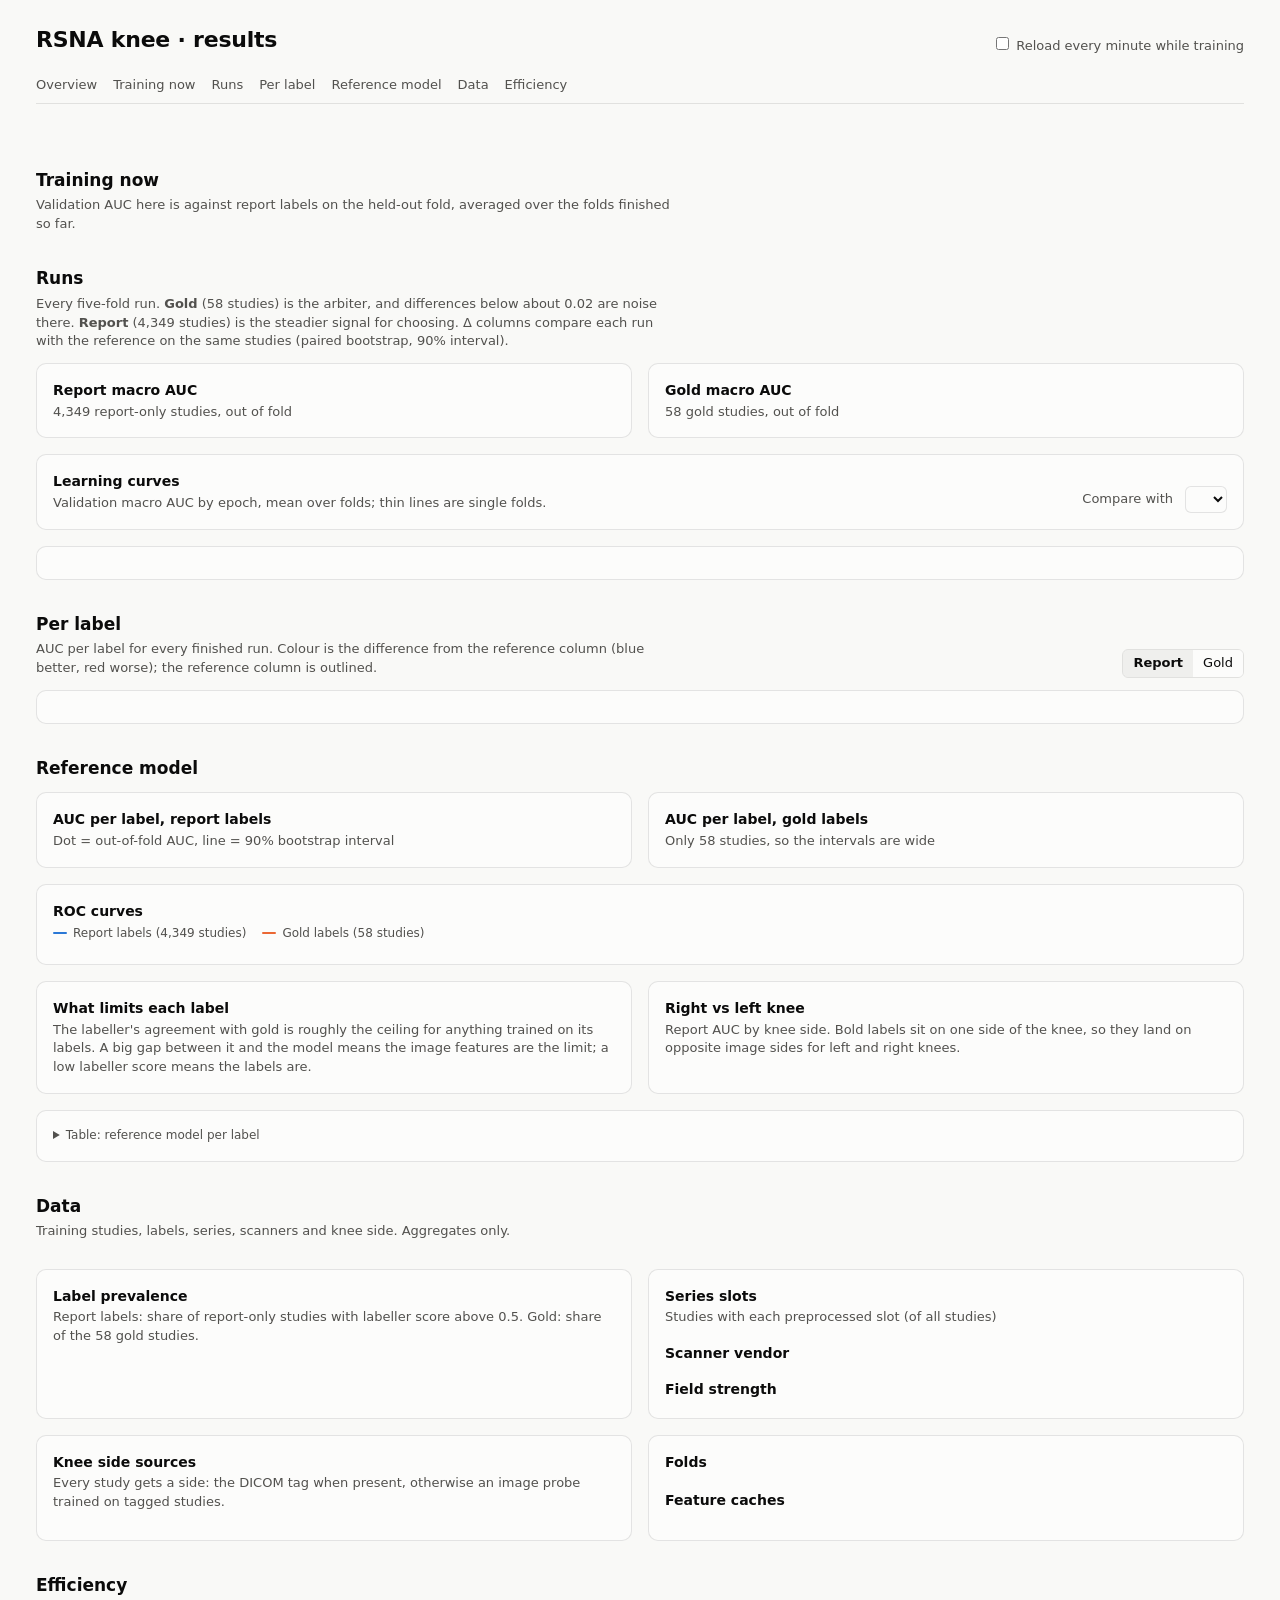
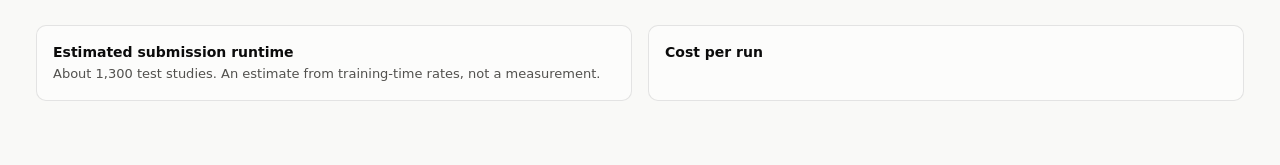
==== scripts/dashboard_ui/template.html @ 48f82bd8 "Front end visuals" ====
<!doctype html>
<html lang="en">
<head>
<meta charset="utf-8">
<meta name="viewport" content="width=device-width, initial-scale=1">
<title>Knee Results Dashboard</title>
<!-- Built by scripts/dashboard.py from runs/, meta/ and data/ (metrics and aggregates only). Do not edit runs/dashboard.html. -->
<style>
:root {
  color-scheme: light;
  --page: #f9f9f7; --surface: #fcfcfb; --text: #0b0b0b; --text2: #52514e; --muted: #898781;
  --grid: #e1e0d9; --axis: #c3c2b7; --border: rgba(11, 11, 11, 0.10); --wash: rgba(11, 11, 11, 0.04);
  --s1: #2a78d6; --s2: #eb6834; --s3: #1baf7a; --deemph: #bdbcb6;
  --good: #0ca30c; --warn: #fab219; --crit: #d03b3b;
  --div-neg: #e34948; --div-mid: #f0efec; --div-pos: #2a78d6; --meter-track: #cde2fb;
}
@media (prefers-color-scheme: dark) {
  :root:not([data-theme="light"]) {
    color-scheme: dark;
    --page: #0d0d0d; --surface: #1a1a19; --text: #ffffff; --text2: #c3c2b7; --muted: #898781;
    --grid: #2c2c2a; --axis: #383835; --border: rgba(255, 255, 255, 0.10); --wash: rgba(255, 255, 255, 0.05);
    --s1: #3987e5; --s2: #d95926; --s3: #199e70; --deemph: #5f5e5a;
    --div-neg: #e66767; --div-mid: #383835; --div-pos: #3987e5; --meter-track: #104281;
  }
}
:root[data-theme="dark"] {
  color-scheme: dark;
  --page: #0d0d0d; --surface: #1a1a19; --text: #ffffff; --text2: #c3c2b7; --muted: #898781;
  --grid: #2c2c2a; --axis: #383835; --border: rgba(255, 255, 255, 0.10); --wash: rgba(255, 255, 255, 0.05);
  --s1: #3987e5; --s2: #d95926; --s3: #199e70; --deemph: #5f5e5a;
  --div-neg: #e66767; --div-mid: #383835; --div-pos: #3987e5; --meter-track: #104281;
}
* { box-sizing: border-box; }
html { background: var(--page); }
body { margin: 0; background: var(--page); color: var(--text); font: 14px/1.45 system-ui, -apple-system, "Segoe UI", sans-serif; }
.wrap { max-width: 1240px; margin: 0 auto; padding: 0 16px 64px; }
header.top { display: flex; flex-wrap: wrap; gap: 12px 24px; align-items: flex-end; justify-content: space-between; padding: 24px 0 12px; }
h1 { font-size: 22px; font-weight: 600; margin: 0; letter-spacing: -0.01em; }
h2 { font-size: 17px; font-weight: 600; margin: 0 0 4px; }
h3 { font-size: 14px; font-weight: 600; margin: 0 0 2px; }
.sub, .note { color: var(--text2); margin: 0; }
.note { font-size: 13px; max-width: 78ch; }
.muted { color: var(--muted); }
.controls { display: flex; gap: 12px; align-items: center; flex-wrap: wrap; color: var(--text2); font-size: 13px; }
select { max-width: 100%; min-width: 0; text-overflow: ellipsis; }
label.controls { min-width: 0; max-width: 100%; }
button, select { font: inherit; font-size: 13px; color: var(--text); background: var(--surface); border: 1px solid var(--border); border-radius: 6px; padding: 4px 10px; cursor: pointer; }
button[aria-pressed="true"] { background: var(--wash); font-weight: 600; }
nav.toc { position: sticky; top: 0; z-index: 5; background: var(--page); border-bottom: 1px solid var(--border); padding: 8px 0; display: flex; gap: 16px; overflow-x: auto; white-space: nowrap; font-size: 13px; }
nav.toc a { color: var(--text2); text-decoration: none; }
nav.toc a:hover { color: var(--text); }
section { margin-top: 32px; scroll-margin-top: 48px; }
.head { margin-bottom: 12px; }
.card { background: var(--surface); border: 1px solid var(--border); border-radius: 10px; padding: 16px; min-width: 0; }
.grid2 { display: grid; grid-template-columns: repeat(2, minmax(0, 1fr)); gap: 16px; }
.grid3 { display: grid; grid-template-columns: repeat(3, minmax(0, 1fr)); gap: 16px; }
.stack > * + * { margin-top: 16px; }
@media (max-width: 860px) { .grid2, .grid3 { grid-template-columns: minmax(0, 1fr); } }
.tiles { display: grid; grid-template-columns: repeat(auto-fit, minmax(170px, 1fr)); gap: 12px; }
.tile { background: var(--surface); border: 1px solid var(--border); border-radius: 10px; padding: 12px 14px; }
.tile .label { color: var(--text2); font-size: 13px; }
.tile .value { font-size: 24px; font-weight: 600; margin-top: 2px; }
.tile .delta { font-size: 12px; color: var(--text2); margin-top: 2px; }
.hero { display: grid; grid-template-columns: minmax(240px, 1.1fr) 3fr; gap: 12px; }
@media (max-width: 860px) { .hero { grid-template-columns: minmax(0, 1fr); } }
.hero .big { font-size: 52px; font-weight: 600; line-height: 1.05; letter-spacing: -0.02em; }
.legend { display: flex; flex-wrap: wrap; gap: 6px 16px; font-size: 12px; color: var(--text2); margin: 4px 0 6px; }
.legend .k { display: inline-block; width: 10px; height: 10px; border-radius: 50%; margin-right: 6px; vertical-align: -1px; }
.legend .k.line { width: 14px; height: 2px; border-radius: 1px; vertical-align: 3px; }
.legend .k.rect { border-radius: 2px; }
svg { display: block; overflow: visible; }
svg text { fill: var(--text2); font-size: 12px; }
svg .tick { fill: var(--muted); font-size: 11px; font-variant-numeric: tabular-nums; }
svg .catlab { fill: var(--text); font-size: 12px; }
svg .catlab.strong { font-weight: 600; }
svg .endlab { fill: var(--text2); font-size: 11px; font-variant-numeric: tabular-nums; }
svg .grid { stroke: var(--grid); stroke-width: 1; }
svg .axis { stroke: var(--axis); stroke-width: 1; }
svg .refline { stroke: var(--axis); stroke-width: 1.5; }
svg .connector { stroke: var(--axis); stroke-width: 2; stroke-linecap: round; }
svg .ci { stroke-width: 2; stroke-linecap: round; opacity: 0.55; }
svg .dot { stroke: var(--surface); stroke-width: 2; }
svg .line { fill: none; stroke-width: 2; stroke-linejoin: round; stroke-linecap: round; }
svg .faint { fill: none; stroke-width: 1; opacity: 0.25; }
svg .hit { fill: transparent; cursor: default; }
svg .hit:focus { outline: none; }
svg g.row:hover .dot, svg g.row:focus-within .dot { r: 6.5; }
svg g.row:hover .bar, svg g.row:focus-within .bar { opacity: 0.8; }
svg .cross { stroke: var(--muted); stroke-width: 1; }
table { border-collapse: collapse; width: 100%; font-size: 13px; }
th, td { text-align: left; padding: 6px 8px; border-bottom: 1px solid var(--grid); vertical-align: top; }
th { color: var(--text2); font-weight: 600; font-size: 12px; white-space: nowrap; }
td.num, th.num { text-align: right; font-variant-numeric: tabular-nums; white-space: nowrap; }
tr.ref td { background: var(--wash); }
.scroll { overflow-x: auto; }
.pill { display: inline-flex; gap: 5px; align-items: center; font-size: 12px; white-space: nowrap; color: var(--text); }
.pill .ic { display: inline-flex; width: 16px; height: 16px; border-radius: 50%; align-items: center; justify-content: center; font-size: 10px; font-weight: 700; color: #fff; }
details summary { cursor: pointer; color: var(--text2); font-size: 12px; }
details .notes { color: var(--text2); font-size: 12px; margin-top: 4px; max-width: 70ch; }
.heat td.cell { text-align: right; font-variant-numeric: tabular-nums; border-bottom: 2px solid var(--surface); border-right: 2px solid var(--surface); }
.heat th.col { writing-mode: vertical-rl; transform: rotate(180deg); text-align: left; height: 150px; vertical-align: bottom; font-weight: 500; }
.meter { height: 10px; border-radius: 5px; background: var(--meter-track); overflow: hidden; }
.meter > div { height: 100%; background: var(--s1); border-radius: 5px; }
.rocgrid { display: grid; grid-template-columns: repeat(auto-fill, minmax(190px, 1fr)); gap: 12px; }
.rocgrid .cell { min-width: 0; }
.seg { display: inline-flex; border: 1px solid var(--border); border-radius: 6px; overflow: hidden; }
.seg button { border: 0; border-radius: 0; }
#tip { position: fixed; z-index: 20; display: none; pointer-events: none; background: var(--surface); color: var(--text); border: 1px solid var(--border); border-radius: 8px; padding: 8px 10px; box-shadow: 0 4px 16px rgba(0, 0, 0, 0.12); font-size: 12px; max-width: 360px; }
#tip .tt-title { color: var(--text2); margin-bottom: 4px; }
#tip .tt-row { display: flex; gap: 8px; align-items: center; white-space: nowrap; }
#tip .tt-key { width: 12px; height: 2px; border-radius: 1px; flex: none; }
#tip .tt-val { font-weight: 600; font-variant-numeric: tabular-nums; }
#tip .tt-lab { color: var(--text2); white-space: normal; }
.stale { color: var(--crit); }
</style>
</head>
<body>
<div class="wrap">
  <header class="top">
    <div>
      <h1>RSNA knee · results</h1>
      <p class="sub" id="sub"></p>
    </div>
    <div class="controls">
      <label><input type="checkbox" id="auto"> Reload every minute while training</label>

    </div>
  </header>
  <nav class="toc" aria-label="Sections">
    <a href="#overview">Overview</a><a href="#live">Training now</a><a href="#runs">Runs</a><a href="#labels">Per label</a>
    <a href="#reference">Reference model</a><a href="#data">Data</a><a href="#efficiency">Efficiency</a>
  </nav>

  <section id="overview"><div class="hero" id="hero"></div></section>

  <section id="live">
    <div class="head"><h2>Training now</h2><p class="note">Validation AUC here is against report labels on the held-out fold, averaged over the folds finished so far.</p></div>
    <div id="liveBox"></div>
  </section>

  <section id="runs">
    <div class="head"><h2>Runs</h2>
      <p class="note">Every five-fold run. <b>Gold</b> (58 studies) is the arbiter, and differences below about 0.02 are noise there. <b>Report</b> (4,349 studies) is the steadier signal for choosing. Δ columns compare each run with the reference on the same studies (paired bootstrap, 90% interval).</p></div>
    <div class="grid2">
      <div class="card"><h3>Report macro AUC</h3><p class="note">4,349 report-only studies, out of fold</p><div id="runsReport"></div></div>
      <div class="card"><h3>Gold macro AUC</h3><p class="note">58 gold studies, out of fold</p><div id="runsGold"></div></div>
    </div>
    <div class="card" style="margin-top:16px">
      <div style="display:flex;justify-content:space-between;gap:12px;flex-wrap:wrap;align-items:flex-end">
        <div><h3>Learning curves</h3><p class="note">Validation macro AUC by epoch, mean over folds; thin lines are single folds.</p></div>
        <label class="controls">Compare with <select id="cmpSel"></select></label>
      </div>
      <div id="curves"></div>
    </div>
    <div class="card scroll" style="margin-top:16px"><div id="board"></div></div>
  </section>

  <section id="labels">
    <div class="head" style="display:flex;justify-content:space-between;gap:12px;flex-wrap:wrap;align-items:flex-end">
      <div><h2>Per label</h2><p class="note">AUC per label for every finished run. Colour is the difference from the reference column (blue better, red worse); the reference column is outlined.</p></div>
      <span class="seg" role="group" aria-label="Metric"><button data-heat="report" aria-pressed="true">Report</button><button data-heat="gold">Gold</button></span>
    </div>
    <div class="card scroll"><div id="heat"></div></div>
  </section>

  <section id="reference">
    <div class="head"><h2>Reference model</h2><p class="note" id="refNote"></p></div>
    <div class="grid2">
      <div class="card"><h3>AUC per label, report labels</h3><p class="note">Dot = out-of-fold AUC, line = 90% bootstrap interval</p><div id="ciReport"></div></div>
      <div class="card"><h3>AUC per label, gold labels</h3><p class="note">Only 58 studies, so the intervals are wide</p><div id="ciGold"></div></div>
    </div>
    <div class="card" style="margin-top:16px">
      <h3>ROC curves</h3>
      <div class="legend"><span><span class="k line" style="background:var(--s1)"></span>Report labels (4,349 studies)</span><span><span class="k line" style="background:var(--s2)"></span>Gold labels (58 studies)</span></div>
      <div class="rocgrid" id="roc"></div>
    </div>
    <div class="grid2" style="margin-top:16px">
      <div class="card"><h3>What limits each label</h3>
        <p class="note">The labeller's agreement with gold is roughly the ceiling for anything trained on its labels. A big gap between it and the model means the image features are the limit; a low labeller score means the labels are.</p>
        <div id="ceiling"></div></div>
      <div class="card"><h3>Right vs left knee</h3>
        <p class="note">Report AUC by knee side. Bold labels sit on one side of the knee, so they land on opposite image sides for left and right knees.</p>
        <div id="side"></div></div>
    </div>
    <details class="card" style="margin-top:16px"><summary>Table: reference model per label</summary><div class="scroll" id="refTable" style="margin-top:8px"></div></details>
  </section>

  <section id="data">
    <div class="head"><h2>Data</h2><p class="note">Training studies, labels, series, scanners and knee side. Aggregates only.</p></div>
    <div class="tiles" id="dataTiles"></div>
    <div class="grid2" style="margin-top:16px">
      <div class="card"><h3>Label prevalence</h3><p class="note">Report labels: share of report-only studies with labeller score above 0.5. Gold: share of the 58 gold studies.</p><div id="prev"></div></div>
      <div class="card stack">
        <div><h3>Series slots</h3><p class="note">Studies with each preprocessed slot (of all studies)</p><div id="slots"></div></div>
        <div><h3>Scanner vendor</h3><div id="vendors"></div></div>
        <div><h3>Field strength</h3><div id="field"></div></div>
      </div>
    </div>
    <div class="grid2" style="margin-top:16px">
      <div class="card"><h3>Knee side sources</h3><p class="note">Every study gets a side: the DICOM tag when present, otherwise an image probe trained on tagged studies.</p><div id="lat"></div><div class="tiles" id="latTiles" style="margin-top:12px"></div></div>
      <div class="card stack">
        <div><h3>Folds</h3><div class="scroll" id="folds"></div></div>
        <div><h3>Feature caches</h3><div class="scroll" id="caches"></div></div>
      </div>
    </div>
  </section>

  <section id="efficiency">
    <div class="head"><h2>Efficiency</h2><p class="note" id="effNote"></p></div>
    <div class="tiles" id="effTiles"></div>
    <div class="grid2" style="margin-top:16px">
      <div class="card"><h3>Estimated submission runtime</h3><p class="note">About 1,300 test studies. An estimate from training-time rates, not a measurement.</p><div id="effBar"></div></div>
      <div class="card scroll"><h3>Cost per run</h3><div id="effTable"></div></div>
    </div>
  </section>
</div>
<div id="tip" role="tooltip"></div>

<script>const DATA = /*__DATA__*/null;</script>
<script>
"use strict";
// ------------------------------------------------------------------ helpers
const $ = (s, r = document) => r.querySelector(s);
const NS = "http://www.w3.org/2000/svg";
function S(tag, attrs, parent) { const e = document.createElementNS(NS, tag); for (const k in attrs || {}) e.setAttribute(k, attrs[k]); if (parent) parent.appendChild(e); return e; }
function H(tag, attrs, parent, text) {
  const e = document.createElement(tag);
  for (const k in attrs || {}) { if (k === "class") e.className = attrs[k]; else if (k === "style") e.style.cssText = attrs[k]; else e.setAttribute(k, attrs[k]); }
  if (text != null) e.textContent = text;
  if (parent) parent.appendChild(e);
  return e;
}
const cssv = n => getComputedStyle(document.documentElement).getPropertyValue(n).trim();
const f3 = v => v == null ? "–" : v.toFixed(3);
const f4 = v => v == null ? "–" : v.toFixed(4);
const pct = v => v == null ? "–" : (100 * v).toFixed(1) + "%";
const sg = (v, d = 3) => v == null ? "–" : (v >= 0 ? "+" : "−") + Math.abs(v).toFixed(d);
const int = v => v == null ? "–" : Math.round(v).toLocaleString("en-US");
const compact = v => v == null ? "–" : v >= 1e6 ? (v / 1e6).toFixed(2) + "M" : v >= 1e4 ? (v / 1e3).toFixed(0) + "K" : int(v);
const lin = (d0, d1, r0, r1) => v => r0 + (v - d0) / (d1 - d0 || 1) * (r1 - r0);
function niceTicks(min, max, n = 5) {
  const raw = (max - min) / n, mag = Math.pow(10, Math.floor(Math.log10(raw))), r = raw / mag;
  const step = (r > 5 ? 10 : r > 2 ? 5 : r > 1 ? 2 : 1) * mag, out = [];
  for (let v = Math.ceil(min / step - 1e-9) * step; v <= max + 1e-9; v += step) out.push(+v.toFixed(10));
  return out;
}
const measure = document.createElement("canvas").getContext("2d");
function fit(text, px, size = 12) {  // truncate to a pixel width with an ellipsis; the tooltip carries the full text
  measure.font = `${size}px system-ui, -apple-system, "Segoe UI", sans-serif`;
  if (measure.measureText(text).width <= px) return text;
  let lo = 0, hi = text.length;
  while (lo < hi) { const m = (lo + hi + 1) >> 1; if (measure.measureText(text.slice(0, m) + "…").width <= px) lo = m; else hi = m - 1; }
  return text.slice(0, lo).trimEnd() + "…";
}
const short = (t, n = 44) => !t ? "" : t.length <= n ? t : t.slice(0, n).replace(/\s+\S*$/, "") + "…";
const runLabel = r => short(r.change.replace(/;\s*vs .*$/, ""), 40);

// ------------------------------------------------------------------ tooltip
const tip = $("#tip");
function showTip(ev, title, rows) {
  tip.replaceChildren();
  if (title) H("div", { class: "tt-title" }, tip, title);
  for (const r of rows) {
    const row = H("div", { class: "tt-row" }, tip);
    const k = H("span", { class: "tt-key" }, row); k.style.background = r.color || "transparent";
    H("span", { class: "tt-val" }, row, r.value);
    if (r.label) H("span", { class: "tt-lab" }, row, r.label);
  }
  tip.style.display = "block";
  const pad = 14, w = tip.offsetWidth, h = tip.offsetHeight;
  let x = ev.clientX + pad, y = ev.clientY + pad;
  if (x + w > innerWidth - 8) x = ev.clientX - w - pad;
  if (y + h > innerHeight - 8) y = ev.clientY - h - pad;
  tip.style.left = Math.max(8, x) + "px"; tip.style.top = Math.max(8, y) + "px";
}
const hideTip = () => { tip.style.display = "none"; };
function bindTip(el, fn) {
  el.setAttribute("tabindex", "0");
  el.addEventListener("pointermove", fn);
  el.addEventListener("pointerleave", hideTip);
  el.addEventListener("focus", () => { const b = el.getBoundingClientRect(); fn({ clientX: b.left + b.width / 2, clientY: b.top }); });
  el.addEventListener("blur", hideTip);
}
function legend(box, items) {
  const lg = H("div", { class: "legend" }, box);
  for (const it of items) {
    const s = H("span", {}, lg);
    const k = H("span", { class: "k" + (it.shape ? " " + it.shape : "") }, s); k.style.background = `var(${it.color})`;
    s.appendChild(document.createTextNode(it.name));
  }
}

// ------------------------------------------------------------------ charts
// Dot plot: categories down, value across. Series share rows (small vertical offset) or form a dumbbell.
function dotPlot(box, o) {
  box.replaceChildren();
  if (o.legend) legend(box, o.legend);
  const W = Math.max(200, box.clientWidth), labelW = Math.min(o.labelW ?? 132, Math.round(W * 0.42)), rowH = o.rowH ?? 26, top = 6, bottom = 30, right = o.right ?? 52;
  const Hh = top + o.cats.length * rowH + bottom;
  const s = S("svg", { width: W, height: Hh, viewBox: `0 0 ${W} ${Hh}`, role: "img", "aria-label": o.aria || "" }, box);
  const x = lin(o.domain[0], o.domain[1], labelW, W - right);
  for (const t of niceTicks(o.domain[0], o.domain[1], o.ticks || 5)) {
    S("line", { x1: x(t), x2: x(t), y1: top, y2: Hh - bottom, class: "grid" }, s);
    S("text", { x: x(t), y: Hh - bottom + 16, class: "tick", "text-anchor": "middle" }, s).textContent = (o.tickFmt || (v => v.toFixed(2)))(t);
  }
  if (o.xLabel) S("text", { x: (labelW + W - right) / 2, y: Hh - 2, class: "tick", "text-anchor": "middle" }, s).textContent = o.xLabel;
  if (o.refLine) {
    S("line", { x1: x(o.refLine.v), x2: x(o.refLine.v), y1: top - 2, y2: Hh - bottom, class: "refline" }, s);
  }
  const n = o.series.length, off = i => (n === 1 || o.dumbbell) ? 0 : (i - (n - 1) / 2) * Math.min(6, rowH / (n + 1));
  o.cats.forEach((c, ci) => {
    const g = S("g", { class: "row" }, s), y = top + ci * rowH + rowH / 2;
    S("text", { x: labelW - 10, y: y + 4, class: "catlab" + (o.bold && o.bold.includes(c) ? " strong" : ""), "text-anchor": "end" }, g).textContent = fit(o.catName ? o.catName(c) : c, labelW - 16);
    if (o.dumbbell) {
      const vs = o.series.map(se => se.values[c]).filter(v => v != null);
      if (vs.length === 2) S("line", { x1: x(vs[0]), x2: x(vs[1]), y1: y, y2: y, class: "connector" }, g);
    }
    o.series.forEach((se, si) => {
      const v = se.values[c]; if (v == null) return;
      const yy = y + off(si), col = se.colorOf ? se.colorOf(c) : se.color, ci_ = se.ci && se.ci[c];
      if (ci_) S("line", { x1: x(ci_[0]), x2: x(ci_[1]), y1: yy, y2: yy, class: "ci", style: `stroke:var(${col})` }, g);
      S("circle", { cx: x(v), cy: yy, r: 5, class: "dot", style: `fill:var(${col})` }, g);
    });
    if (o.endLabel) S("text", { x: W - right + 8, y: y + 4, class: "endlab" }, g).textContent = o.endLabel(c);
    const hit = S("rect", { x: 0, y: y - rowH / 2, width: W, height: rowH, class: "hit" }, g);
    bindTip(hit, ev => showTip(ev, o.catName ? o.catName(c) : c, o.tip ? o.tip(c) : o.series.filter(se => se.values[c] != null).map(se => ({
      color: `var(${se.colorOf ? se.colorOf(c) : se.color})`,
      value: f3(se.values[c]) + (se.ci && se.ci[c] ? `  [${f3(se.ci[c][0])}, ${f3(se.ci[c][1])}]` : ""), label: se.name }))));
  });
}

// Horizontal bars, one or two series per category; value at the bar tip.
function barPath(x0, x1, y, h, r = 4) {
  const w = x1 - x0; if (w <= 0.5) return "";
  r = Math.min(r, w / 2, h / 2);
  return `M${x0},${y}H${x1 - r}Q${x1},${y} ${x1},${y + r}V${y + h - r}Q${x1},${y + h} ${x1 - r},${y + h}H${x0}Z`;
}
function barH(box, o) {
  box.replaceChildren();
  if (o.series.length > 1) legend(box, o.series.map(se => ({ name: se.name, color: se.color, shape: "rect" })));
  const W = Math.max(200, box.clientWidth), labelW = o.labelW ?? 132, n = o.series.length;
  const barT = n > 1 ? 10 : 14, rowH = n * barT + (n - 1) * 2 + 12, top = 4;
  measure.font = "11px system-ui, -apple-system, \"Segoe UI\", sans-serif";
  const right = 14 + Math.max(24, ...o.cats.flatMap(c => o.series.map(se => measure.measureText((o.fmt || int)(se.values[c] || 0)).width)));
  const Hh = top + o.cats.length * rowH + 4;
  const s = S("svg", { width: W, height: Hh, viewBox: `0 0 ${W} ${Hh}`, role: "img", "aria-label": o.aria || "" }, box);
  const max = o.max ?? Math.max(...o.cats.flatMap(c => o.series.map(se => se.values[c] || 0)));
  const x = lin(0, max, labelW, W - right);
  S("line", { x1: labelW, x2: labelW, y1: top, y2: Hh - 4, class: "axis" }, s);
  o.cats.forEach((c, ci) => {
    const g = S("g", { class: "row" }, s), y0 = top + ci * rowH + 6;
    S("text", { x: labelW - 10, y: y0 + (rowH - 12) / 2 + 4, class: "catlab", "text-anchor": "end" }, g).textContent = fit(o.catName ? o.catName(c) : c, labelW - 16);
    o.series.forEach((se, si) => {
      const v = se.values[c] || 0, y = y0 + si * (barT + 2);
      S("path", { d: barPath(labelW, x(v), y, barT), class: "bar", style: `fill:var(${se.color})` }, g);
      if (n === 1 || o.labelAll) S("text", { x: x(v) + 6, y: y + barT / 2 + 4, class: "endlab" }, g).textContent = (o.fmt || int)(v);
    });
    const hit = S("rect", { x: 0, y: y0 - 6, width: W, height: rowH, class: "hit" }, g);
    bindTip(hit, ev => showTip(ev, o.catName ? o.catName(c) : c, o.series.map(se => ({ color: `var(${se.color})`, value: (o.fmt || int)(se.values[c] || 0), label: se.name }))
      .concat(o.extra ? o.extra(c) : [])));
  });
}

// One horizontal stacked bar per row, 2px surface gaps between segments.
function stackBars(box, o) {
  box.replaceChildren();
  legend(box, o.segments.map(sg_ => ({ name: sg_.name, color: sg_.color, shape: "rect" })));
  const W = Math.max(200, box.clientWidth), labelW = o.labelW ?? 110, barT = 18, rowH = 32, Hh = o.rows.length * rowH + 4;
  const s = S("svg", { width: W, height: Hh, viewBox: `0 0 ${W} ${Hh}`, role: "img", "aria-label": o.aria || "" }, box);
  const max = Math.max(...o.rows.map(r => o.segments.reduce((a, sg_) => a + (r.values[sg_.key] || 0), 0)));
  const x = lin(0, max, labelW, W - 56);
  o.rows.forEach((r, ri) => {
    const g = S("g", { class: "row" }, s), y = ri * rowH + 6;
    S("text", { x: labelW - 10, y: y + barT / 2 + 4, class: "catlab", "text-anchor": "end" }, g).textContent = fit(r.name, labelW - 16);
    let acc = 0;
    const segs = o.segments.filter(sg_ => r.values[sg_.key]);
    segs.forEach((sg_, i) => {
      const v = r.values[sg_.key], x0 = x(acc) + (i ? 1 : 0), x1 = x(acc + v) - (i < segs.length - 1 ? 1 : 0);
      const last = i === segs.length - 1;
      S("path", { d: last ? barPath(x0, x1, y, barT) : `M${x0},${y}H${x1}V${y + barT}H${x0}Z`, class: "bar", style: `fill:var(${sg_.color})` }, g);
      if (x1 - x0 > 44) S("text", { x: (x0 + x1) / 2, y: y + barT / 2 + 4, "text-anchor": "middle", style: "fill:#fff;font-size:11px" }, g).textContent = int(v);
      acc += v;
    });
    S("text", { x: x(acc) + 6, y: y + barT / 2 + 4, class: "endlab" }, g).textContent = int(acc);
    const hit = S("rect", { x: 0, y: y - 6, width: W, height: rowH, class: "hit" }, g);
    bindTip(hit, ev => showTip(ev, r.name, o.segments.map(sg_ => ({ color: `var(${sg_.color})`, value: int(r.values[sg_.key] || 0), label: sg_.name }))));
  });
}

// Line chart with a crosshair that snaps to the nearest x and lists every series.
function lineChart(box, o) {
  box.replaceChildren();
  if (o.series.length > 1) legend(box, o.series.map(se => ({ name: se.name, color: se.color, shape: "line" })));
  const W = Math.max(160, box.clientWidth), Hh = o.height || 260, L = 44, R = 56, T = 8, B = 30;
  const s = S("svg", { width: W, height: Hh, viewBox: `0 0 ${W} ${Hh}`, role: "img", "aria-label": o.aria || "" }, box);
  const all = o.series.flatMap(se => se.pts.concat(...(se.faint || [])));
  if (!all.length) { S("text", { x: 8, y: 20 }, s).textContent = "No data yet"; return; }
  const xs = all.map(p => p[0]), ys = all.map(p => p[1]);
  const xd = o.xDomain || [Math.min(...xs), Math.max(...xs)], yd = o.yDomain || [Math.min(...ys) - 0.01, Math.max(...ys) + 0.01];
  const x = lin(xd[0], xd[1], L, W - R), y = lin(yd[0], yd[1], Hh - B, T);
  for (const t of niceTicks(yd[0], yd[1], 5)) {
    S("line", { x1: L, x2: W - R, y1: y(t), y2: y(t), class: "grid" }, s);
    S("text", { x: L - 6, y: y(t) + 4, class: "tick", "text-anchor": "end" }, s).textContent = (o.yFmt || (v => v.toFixed(2)))(t);
  }
  for (const t of niceTicks(xd[0], xd[1], Math.min(8, xd[1] - xd[0] || 1)).filter(v => Number.isInteger(v) || !o.integerX)) {
    S("text", { x: x(t), y: Hh - B + 16, class: "tick", "text-anchor": "middle" }, s).textContent = o.xFmt ? o.xFmt(t) : t;
  }
  S("line", { x1: L, x2: W - R, y1: Hh - B, y2: Hh - B, class: "axis" }, s);
  if (o.xLabel) S("text", { x: W - R, y: Hh - 2, class: "tick", "text-anchor": "end" }, s).textContent = o.xLabel;
  const path = pts => pts.map((p, i) => (i ? "L" : "M") + x(p[0]).toFixed(1) + "," + y(p[1]).toFixed(1)).join("");
  for (const se of o.series) for (const f of se.faint || []) if (f.length) S("path", { d: path(f), class: "faint", style: `stroke:var(${se.color})` }, s);
  const ends = o.series.filter(se => se.pts.length).map(se => y(se.pts[se.pts.length - 1][1]));
  const clear = o.series.length <= 3 && ends.every((a, i) => ends.every((b, j) => i === j || Math.abs(a - b) >= 13));
  for (const se of o.series) {
    if (!se.pts.length) continue;
    S("path", { d: path(se.pts), class: "line", style: `stroke:var(${se.color})` }, s);
    const lp = se.pts[se.pts.length - 1];
    if (!o.noEndDot) S("circle", { cx: x(lp[0]), cy: y(lp[1]), r: 4.5, class: "dot", style: `fill:var(${se.color})` }, s);
    if (clear) S("text", { x: x(lp[0]) + 8, y: y(lp[1]) + 4, class: "endlab" }, s).textContent = (o.yFmt || f3)(lp[1]);
  }
  const cross = S("line", { y1: T, y2: Hh - B, class: "cross", style: "display:none" }, s);
  const hit = S("rect", { x: L, y: T, width: W - L - R, height: Hh - T - B, class: "hit" }, s);
  const xsAll = [...new Set(o.series.flatMap(se => se.pts.map(p => p[0])))].sort((a, b) => a - b);
  const at = xv => { const ev = hit.getBoundingClientRect(); return { clientX: ev.left + x(xv) - L, clientY: ev.top + 10 }; };
  const show = (ev, xv) => {
    cross.setAttribute("x1", x(xv)); cross.setAttribute("x2", x(xv)); cross.style.display = "";
    showTip(ev, (o.xName || "x") + " " + (o.xFmt ? o.xFmt(xv) : xv), o.series.map(se => {
      const p = se.pts.find(q => q[0] === xv) || (o.interp ? [xv, interp(se.pts, xv)] : null);
      return { color: `var(${se.color})`, value: p ? (o.yFmt || f3)(p[1]) : "–", label: se.name };
    }));
  };
  hit.setAttribute("tabindex", "0");
  hit.addEventListener("pointermove", ev => {
    const b = hit.getBoundingClientRect(), xv = xd[0] + (ev.clientX - b.left) / b.width * (xd[1] - xd[0]);
    const near = o.interp ? Math.round(xv * 100) / 100 : xsAll.reduce((a, c) => Math.abs(c - xv) < Math.abs(a - xv) ? c : a, xsAll[0]);
    show(ev, Math.max(xd[0], Math.min(xd[1], near)));
  });
  hit.addEventListener("pointerleave", () => { cross.style.display = "none"; hideTip(); });
  hit.addEventListener("focus", () => show(at(xsAll[xsAll.length - 1]), xsAll[xsAll.length - 1]));
  hit.addEventListener("blur", () => { cross.style.display = "none"; hideTip(); });
}
function interp(pts, xv) {
  for (let i = 1; i < pts.length; i++) if (pts[i][0] >= xv) {
    const [x0, y0] = pts[i - 1], [x1, y1] = pts[i];
    return x1 === x0 ? Math.max(y0, y1) : y0 + (y1 - y0) * (xv - x0) / (x1 - x0);
  }
  return pts.length ? pts[pts.length - 1][1] : null;
}

// ------------------------------------------------------------------ data helpers
const D = DATA, LABELS = D.labels;
const ref = D.runs.find(r => r.id === D.reference);
const done = D.runs.filter(r => r.status === "done");
const running = D.runs.filter(r => r.status === "running");
function foldMean(hist) {
  const folds = Object.values(hist || {}), n = Math.max(0, ...folds.map(f => f.length)), out = [];
  for (let e = 0; e < n; e++) { const v = folds.map(f => f[e]).filter(x => x != null); if (v.length) out.push([e + 1, v.reduce((a, b) => a + b, 0) / v.length]); }
  return out;
}
const foldLines = hist => Object.values(hist || {}).map(f => f.map((v, i) => [i + 1, v]).filter(p => p[1] != null));
const VERDICT = {
  reference: ["✓", "--good", "Reference"], adopted: ["✓", "--good", "Adopted"], neutral: ["–", "--warn", "Neutral"],
  rejected: ["✕", "--crit", "Rejected"], superseded: ["↑", "--muted", "Superseded"], baseline: ["B", "--muted", "Baseline"], running: ["●", "--s1", "Running"], stopped: ["■", "--muted", "Stopped"], "": ["?", "--muted", "No verdict"],
};
function pill(parent, r) {
  const v = r.status === "running" ? "running" : r.status === "stopped" ? "stopped" : r.verdict || "";
  const [ic, col, name] = VERDICT[v];
  const p = H("span", { class: "pill" }, parent);
  const i = H("span", { class: "ic" }, p, ic); i.style.background = `var(${col})`; if (v === "neutral") i.style.color = "#0b0b0b";
  p.appendChild(document.createTextNode(name));
}

// ------------------------------------------------------------------ sections
function renderHeader() {
  const built = new Date(D.built), age = (Date.now() - built) / 60000;
  const sub = $("#sub"); sub.replaceChildren();
  sub.appendChild(document.createTextNode(`Built ${built.toLocaleString()} · reference run ${D.reference} · `));
  const dl = D.deadlines.map(d => `${d.name.toLowerCase()} in ${d.days} days (${d.date})`).join(", ");
  sub.appendChild(document.createTextNode(dl));
  if (running.length && age > 5) H("span", { class: "stale" }, sub, ` · ${Math.round(age)} min old: rebuild with python scripts/dashboard.py`);
}

function renderOverview() {
  const box = $("#hero"); box.replaceChildren();
  const hero = H("div", { class: "tile" }, box);
  H("div", { class: "label" }, hero, "Gold macro AUC · reference model");
  H("div", { class: "big" }, hero, f3(ref.gold));
  H("div", { class: "delta" }, hero, `58 gold studies, out of fold · ${short(ref.change, 60)}`);
  const tiles = H("div", { class: "tiles" }, box);
  const tile = (label, value, delta) => { const t = H("div", { class: "tile" }, tiles); H("div", { class: "label" }, t, label); H("div", { class: "value" }, t, value); if (delta) H("div", { class: "delta" }, t, delta); };
  tile("Report macro AUC", f3(ref.report), "4,349 report-only studies");
  const adopted = done.filter(r => r.verdict === "adopted").pop();
  const ens = adopted || done.filter(r => r.kind === "ensemble").sort((a, b) => b.report - a.report)[0];
  if (ens) tile(adopted ? "Submission candidate, report" : "Best ensemble, report", f3(ens.report),
                `gold ${f3(ens.gold)} · ${ens.members ? ens.members.length + " runs × 5 folds" : short(ens.change, 30)}`);
  const bestSingle = done.filter(r => r.kind === "single").sort((a, b) => b.report - a.report)[0];
  if (bestSingle && bestSingle.id !== ref.id) tile("Best single run, report", f3(bestSingle.report), runLabel(bestSingle));
  const counts = { rejected: 0, neutral: 0, adopted: 0 };
  done.forEach(r => { if (counts[r.verdict] != null) counts[r.verdict]++; });
  tile("Finished runs", int(done.length), `${counts.adopted} adopted · ${counts.neutral} neutral · ${counts.rejected} rejected`);
  tile("Training now", running.length ? `${running[0].progress[0]} / ${running[0].progress[1]}` : "idle",
       running.length ? `epochs · ETA ${running[0].eta_min ?? "?"} min` : "no run in progress");
  for (const d of D.deadlines) tile(d.name, `${d.days} days`, d.date);
}

function renderLive() {
  const box = $("#liveBox"); box.replaceChildren();
  if (!running.length) {
    const c = H("div", { class: "card" }, box);
    H("p", { class: "note" }, c, "No run in progress. Queue the next one with runs/queue*.sh (see runbook.txt).");
    return;
  }
  for (const r of running) {
    const c = H("div", { class: "card" }, box), top = H("div", { class: "grid2" }, c), left = H("div", {}, top), right = H("div", {}, top);
    H("h3", {}, left, r.change);
    H("p", { class: "note" }, left, `Run ${r.id} · started ${r.started ? new Date(r.started).toLocaleTimeString() : "?"}`);
    const m = H("div", { class: "meter", style: "margin:12px 0 6px", role: "meter", "aria-valuemin": "0", "aria-valuemax": String(r.progress[1]), "aria-valuenow": String(r.progress[0]) }, left);
    H("div", { style: `width:${100 * r.progress[0] / r.progress[1]}%` }, m);
    const last = r.last || {};
    const t = H("div", { class: "tiles", style: "margin-top:12px" }, left);
    const tile = (l, v, d) => { const x = H("div", { class: "tile" }, t); H("div", { class: "label" }, x, l); H("div", { class: "value" }, x, v); if (d) H("div", { class: "delta" }, x, d); };
    tile("Progress", `${r.progress[0]} / ${r.progress[1]}`, `fold ${last.fold ?? "?"} · epoch ${last.epoch ?? "?"}`);
    tile("Latest val AUC", f3(last.val_macro_auc), "report labels, this fold");
    tile("Time left", r.eta_min != null ? `${r.eta_min} min` : "?", "from the average epoch so far");
    const cv = H("div", {}, right);
    lineChart(cv, { series: [
        { name: "Reference " + ref.id, color: "--s1", pts: foldMean(ref.history) },
        { name: "This run", color: "--s2", pts: foldMean(r.history), faint: foldLines(r.history) }],
      integerX: true, xName: "epoch", xLabel: "epoch", height: 220, aria: "Validation AUC by epoch, this run against the reference" });
  }
}

function renderRuns() {
  const rs = done.slice();
  const cats = rs.map(r => r.id), nameOf = id => runLabel(rs.find(r => r.id === id));
  const colorOf = id => id === ref.id ? "--s1" : rs.find(r => r.id === id).kind === "ensemble" ? "--s2" : "--deemph";
  const leg = [{ name: "Reference", color: "--s1" }, { name: "Other runs", color: "--deemph" }].concat(rs.some(r => r.kind === "ensemble") ? [{ name: "Ensemble", color: "--s2" }] : []);
  for (const [box, key, vs] of [["#runsReport", "report", "report"], ["#runsGold", "gold", "gold"]]) {
    const vals = Object.fromEntries(rs.map(r => [r.id, r[key]]));
    const v = Object.values(vals).filter(x => x != null);
    dotPlot($(box), { cats, catName: nameOf, labelW: 190, legend: leg, refLine: { v: ref[key] },
      domain: [Math.floor((Math.min(...v) - 0.01) * 100) / 100, Math.ceil((Math.max(...v) + 0.005) * 100) / 100],
      series: [{ name: key, values: vals, colorOf }], endLabel: c => f3(vals[c]),
      tip: c => { const r = rs.find(x => x.id === c), d = r.vs_ref && r.vs_ref[vs];
        return [{ color: `var(${colorOf(c)})`, value: f4(r[key]), label: `${key} macro AUC · run ${r.id}` }]
          .concat(d ? [{ value: `${sg(d.diff, 4)} [${sg(d.lo, 4)}, ${sg(d.hi, 4)}]`, label: `vs reference, 90% CI · P(better) ${d.p_better.toFixed(2)}` }] : [{ value: "", label: c === ref.id ? "this is the reference" : "" }]); },
      aria: `${key} macro AUC per run` });
  }
  // learning curves
  const sel = $("#cmpSel"); const prev = sel.value; sel.replaceChildren();
  for (const r of D.runs.filter(r => r.id !== ref.id && Object.keys(r.history || {}).length))
    H("option", { value: r.id }, sel, `${r.id} · ${short(r.change, 50)}`);
  sel.value = prev && [...sel.options].some(o => o.value === prev) ? prev : (running[0] || rs[rs.length - 1] || {}).id || "";
  const drawCurves = () => {
    const other = D.runs.find(r => r.id === sel.value);
    const series = [{ name: `Reference ${ref.id}`, color: "--s1", pts: foldMean(ref.history), faint: foldLines(ref.history) }];
    if (other) series.push({ name: short(other.change, 50), color: "--s2", pts: foldMean(other.history), faint: foldLines(other.history) });
    lineChart($("#curves"), { series, integerX: true, xName: "epoch", xLabel: "epoch", aria: "Learning curves" });
  };
  sel.onchange = drawCurves; drawCurves();
  // leaderboard
  const box = $("#board"); box.replaceChildren();
  const t = H("table", {}, box), hd = H("tr", {}, H("thead", {}, t));
  for (const [c, num] of [["Verdict"], ["Run"], ["Change"], ["Gold", 1], ["Δ gold (90% CI)", 1], ["Report", 1], ["Δ report (90% CI)", 1], ["P(better)", 1], ["Train min", 1], ["Head params", 1], ["Features"], ["Seed", 1]])
    H("th", num ? { class: "num" } : {}, hd, c);
  const tb = H("tbody", {}, t);
  for (const r of D.runs.slice().reverse()) {
    const tr = H("tr", r.id === ref.id ? { class: "ref" } : {}, tb);
    pill(H("td", {}, tr), r);
    H("td", {}, tr, r.id);
    const ch = H("td", {}, tr); H("div", {}, ch, r.change);
    if (r.notes) { const d = H("details", {}, ch); H("summary", {}, d, "notes"); H("div", { class: "notes" }, d, r.notes); }
    const dg = r.vs_ref && r.vs_ref.gold, dr = r.vs_ref && r.vs_ref.report;
    H("td", { class: "num" }, tr, f4(r.gold));
    H("td", { class: "num" }, tr, dg ? `${sg(dg.diff)} [${sg(dg.lo)}, ${sg(dg.hi)}]` : r.id === ref.id ? "reference" : "–");
    H("td", { class: "num" }, tr, f4(r.report));
    H("td", { class: "num" }, tr, dr ? `${sg(dr.diff)} [${sg(dr.lo)}, ${sg(dr.hi)}]` : r.id === ref.id ? "reference" : "–");
    H("td", { class: "num" }, tr, dr ? dr.p_better.toFixed(2) : "–");
    H("td", { class: "num" }, tr, r.minutes != null ? r.minutes.toFixed(1) : "–");
    H("td", { class: "num" }, tr, compact(r.params));
    H("td", {}, tr, [r.feats, r.canon ? "canon" : "", r.slice_drop ? `slice-drop ${r.slice_drop}` : "", r.epochs && r.epochs !== 12 ? `${r.epochs} ep` : ""].filter(Boolean).join(" · "));
    H("td", { class: "num" }, tr, r.seed ?? "–");
  }
}

let heatMetric = "report";
function divColor(d, scale) {
  const a = Math.max(-1, Math.min(1, d / scale)) * 0.8, lerp = (c1, c2, t) => c1.map((v, i) => Math.round(v + (c2[i] - v) * t));
  const hex = h => [1, 3, 5].map(i => parseInt(h.slice(i, i + 2), 16));
  const mid = hex(cssv("--div-mid")), end = hex(cssv(a >= 0 ? "--div-pos" : "--div-neg")), c = lerp(mid, end, Math.abs(a));
  const lum = (0.2126 * c[0] + 0.7152 * c[1] + 0.0722 * c[2]) / 255;
  return { bg: `rgb(${c.join(",")})`, fg: lum > 0.55 ? "#0b0b0b" : "#ffffff" };
}
function renderHeat() {
  const box = $("#heat"); box.replaceChildren();
  const rs = done, key = heatMetric + "_by_label", scale = heatMetric === "gold" ? 0.06 : 0.02;
  const t = H("table", { class: "heat" }, box), hd = H("tr", {}, H("thead", {}, t));
  H("th", {}, hd, "Label");
  for (const r of rs) { const th = H("th", { class: "col", title: `${r.id}: ${r.change}` }, hd, fit(r.change.replace(/;\s*vs .*$/, ""), 140)); if (r.id === ref.id) th.style.fontWeight = "700"; }
  const tb = H("tbody", {}, t);
  const rows = LABELS.concat(["Macro"]);
  for (const l of rows) {
    const tr = H("tr", {}, tb); H("th", {}, tr, l);
    const refv = l === "Macro" ? ref[heatMetric] : ref[key][l];
    for (const r of rs) {
      const v = l === "Macro" ? r[heatMetric] : r[key][l];
      const td = H("td", { class: "cell" }, tr, v == null ? "–" : v.toFixed(3));
      if (r.id === ref.id) { td.style.outline = `2px solid var(--text2)`; td.style.outlineOffset = "-2px"; continue; }
      if (v != null && refv != null) { const c = divColor(v - refv, scale); td.style.background = c.bg; td.style.color = c.fg; }
      td.title = `${l} · ${r.id}\n${heatMetric} AUC ${v == null ? "–" : v.toFixed(4)} (${v != null && refv != null ? sg(v - refv, 4) : "–"} vs reference)`;
    }
  }
}

function renderReference() {
  const R = D.ref, rep = R.ci.report, gold = R.ci.gold;
  $("#refNote").textContent = `Run ${ref.id}: ${ref.change}. Out-of-fold predictions on ${int(R.n_report)} report-only and ${R.n_gold} gold studies.`;
  const order = LABELS.slice().sort((a, b) => (rep[b] ? rep[b][0] : 0) - (rep[a] ? rep[a][0] : 0));
  const mk = (ci, box, macroV, lo) => dotPlot($(box), { cats: order, series: [{ name: "AUC", color: "--s1",
      values: Object.fromEntries(order.map(l => [l, ci[l] ? ci[l][0] : null])), ci: Object.fromEntries(order.map(l => [l, ci[l] ? [ci[l][1], ci[l][2]] : null])) }],
    domain: [lo, 1], refLine: { v: macroV }, endLabel: l => ci[l] ? f3(ci[l][0]) : "–", aria: "AUC per label with intervals" });
  mk(rep, "#ciReport", ref.report, 0.6);
  mk(gold, "#ciGold", ref.gold, Math.min(0.3, Math.floor(Math.min(...Object.values(gold).map(v => v[1])) * 10) / 10));
  // ROC grid
  const grid = $("#roc"); grid.replaceChildren();
  for (const l of order) {
    const c = H("div", { class: "cell" }, grid), rc = R.roc[l];
    H("h3", {}, c, l);
    H("p", { class: "note", style: "font-size:12px" }, c, `report ${f3(ref.report_by_label[l])} · gold ${f3(ref.gold_by_label[l])} · ${rc.n_pos_gold} gold positives`);
    const box = H("div", {}, c);
    lineChart(box, { series: [{ name: "Report labels", color: "--s1", pts: rc.report }, { name: "Gold labels", color: "--s2", pts: rc.gold }],
      xDomain: [0, 1], yDomain: [0, 1], height: 190, interp: true, xName: "false-positive rate", yFmt: v => v.toFixed(2),
      xFmt: v => v.toFixed(2), noEndDot: true, aria: `ROC curve for ${l}` });
    box.querySelector(".legend") && box.querySelector(".legend").remove();
    const s = box.querySelector("svg"), W = +s.getAttribute("width"), Hh = +s.getAttribute("height");
    S("line", { x1: 44, y1: Hh - 30, x2: W - 56, y2: 8, class: "grid" }, s);  // chance diagonal
    s.querySelectorAll(".endlab").forEach(e => e.remove());
  }
  // label ceiling
  const lab = R.labeller_vs_gold;
  const ord2 = LABELS.slice().sort((a, b) => (lab[b] || 0) - (lab[a] || 0));
  dotPlot($("#ceiling"), { cats: ord2, domain: [0.4, 1],
    legend: [{ name: "Labeller vs gold", color: "--s3" }, { name: "Model, report labels", color: "--s1" }, { name: "Model, gold labels", color: "--s2" }],
    series: [{ name: "Labeller vs gold", color: "--s3", values: Object.fromEntries(ord2.map(l => [l, lab[l]])) },
             { name: "Model, report labels", color: "--s1", values: ref.report_by_label },
             { name: "Model, gold labels", color: "--s2", values: ref.gold_by_label }],
    catName: l => R.labeller_column[l] !== l ? `${l} (${R.labeller_column[l].split("@")[1]})` : l, labelW: 150, aria: "Labeller agreement against model AUC per label" });
  // knee side
  const sd = R.side, ord3 = LABELS.slice().sort((a, b) => (sd[a].L - sd[a].R) - (sd[b].L - sd[b].R));
  dotPlot($("#side"), { cats: ord3, dumbbell: true, bold: R.one_sided, domain: [0.6, 0.9],
    legend: [{ name: `Right knee (n=${int(sd[LABELS[0]].nR)})`, color: "--s1" }, { name: `Left knee (n=${int(sd[LABELS[0]].nL)})`, color: "--s2" }],
    series: [{ name: "Right knee", color: "--s1", values: Object.fromEntries(ord3.map(l => [l, sd[l].R])) },
             { name: "Left knee", color: "--s2", values: Object.fromEntries(ord3.map(l => [l, sd[l].L])) }],
    endLabel: l => sg(sd[l].L - sd[l].R), aria: "Report AUC by knee side" });
  // table view
  const tb = $("#refTable"); tb.replaceChildren();
  const t = H("table", {}, tb), hd = H("tr", {}, H("thead", {}, t));
  for (const [c, n] of [["Label"], ["Report AUC", 1], ["90% CI", 1], ["Gold AUC", 1], ["90% CI", 1], ["Gold positives", 1], ["Labeller vs gold", 1], ["Right", 1], ["Left", 1]]) H("th", n ? { class: "num" } : {}, hd, c);
  const body = H("tbody", {}, t);
  for (const l of order) {
    const tr = H("tr", {}, body); H("td", {}, tr, l);
    H("td", { class: "num" }, tr, rep[l] ? f3(rep[l][0]) : "–"); H("td", { class: "num" }, tr, rep[l] ? `${f3(rep[l][1])}–${f3(rep[l][2])}` : "–");
    H("td", { class: "num" }, tr, gold[l] ? f3(gold[l][0]) : "–"); H("td", { class: "num" }, tr, gold[l] ? `${f3(gold[l][1])}–${f3(gold[l][2])}` : "–");
    H("td", { class: "num" }, tr, R.roc[l].n_pos_gold); H("td", { class: "num" }, tr, f3(lab[l]));
    H("td", { class: "num" }, tr, f3(sd[l].R)); H("td", { class: "num" }, tr, f3(sd[l].L));
  }
}

const SLOT_NAMES = { sag_fs: "Sagittal fat-sat", cor_fs: "Coronal fat-sat", ax_fs: "Axial fat-sat", t1: "T1 (cor. or sag.)" };
function renderData() {
  const d = D.data, tiles = $("#dataTiles"); tiles.replaceChildren();
  const tile = (box, l, v, s) => { const t = H("div", { class: "tile" }, box); H("div", { class: "label" }, t, l); H("div", { class: "value" }, t, v); if (s) H("div", { class: "delta" }, t, s); };
  tile(tiles, "Training studies", int(d.studies), `${int(d.report_studies)} report-only · ${d.gold_studies} gold`);
  tile(tiles, "Gold studies", int(d.gold_studies), `${(100 * d.gold_studies / d.studies).toFixed(1)}% of studies`);
  tile(tiles, "Slices cached", compact(d.slices), `${int(d.series)} series`);
  tile(tiles, "Slices per study", int(d.slices_per_study.median), `median · 10–90%: ${int(d.slices_per_study.p10)}–${int(d.slices_per_study.p90)}`);
  tile(tiles, "Labeller vs gold", f3(d.labeller_macro), "macro AUC, Qwen2.5-7B labeller");
  const prevCats = LABELS.slice().sort((a, b) => d.prevalence[b].report - d.prevalence[a].report);
  barH($("#prev"), { cats: prevCats, max: Math.max(...LABELS.map(l => Math.max(d.prevalence[l].report, d.prevalence[l].gold))), fmt: pct, labelAll: true,
    series: [{ name: "Report labels", color: "--s1", values: Object.fromEntries(LABELS.map(l => [l, d.prevalence[l].report])) },
             { name: "Gold labels", color: "--s2", values: Object.fromEntries(LABELS.map(l => [l, d.prevalence[l].gold])) }],
    extra: l => [{ value: int(d.prevalence[l].gold_pos), label: "gold positives" }], aria: "Label prevalence" });
  const slotCats = Object.keys(SLOT_NAMES).filter(s => d.slot_coverage[s] != null);
  barH($("#slots"), { cats: slotCats, catName: s => SLOT_NAMES[s], max: d.studies, fmt: v => `${int(v)} (${pct(v / d.studies)})`,
    series: [{ name: "Studies", color: "--s1", values: d.slot_coverage }], extra: s => [{ value: int(d.slot_slices[s]), label: "median slices kept" }], aria: "Series slot coverage" });
  const vend = Object.keys(d.vendors).sort((a, b) => d.vendors[b] - d.vendors[a]);
  barH($("#vendors"), { cats: vend, series: [{ name: "Studies", color: "--s1", values: d.vendors }], aria: "Scanner vendor" });
  const fsC = Object.keys(d.field_strength).sort((a, b) => d.field_strength[b] - d.field_strength[a]);
  barH($("#field"), { cats: fsC, series: [{ name: "Studies", color: "--s1", values: d.field_strength }], aria: "Field strength" });
  const L = d.laterality;
  stackBars($("#lat"), { segments: [{ key: "R", name: "Right knee", color: "--s1" }, { key: "L", name: "Left knee", color: "--s2" }],
    rows: [{ name: "DICOM tag", values: L.tag }, { name: "Image probe", values: L.image }], aria: "Knee side by source" });
  const lt = $("#latTiles"); lt.replaceChildren();
  tile(lt, "Image probe vs tag", pct(L.probe_vs_tag), `${int(L.n_tagged)} tagged studies, out of fold`);
  tile(lt, "Report side vs tag", pct(L.report_vs_tag), `${int(L.n_report_and_tag)} studies with both`);
  const ft = $("#folds"); ft.replaceChildren();
  let t = H("table", {}, ft), hd = H("tr", {}, H("thead", {}, t));
  for (const [c, n] of [["Fold"], ["Studies", 1], ["Gold studies", 1]]) H("th", n ? { class: "num" } : {}, hd, c);
  let body = H("tbody", {}, t);
  for (const f of d.folds) { const tr = H("tr", {}, body); H("td", {}, tr, f.fold); H("td", { class: "num" }, tr, int(f.studies)); H("td", { class: "num" }, tr, f.gold); }
  const ct = $("#caches"); ct.replaceChildren();
  t = H("table", {}, ct); hd = H("tr", {}, H("thead", {}, t));
  for (const [c, n] of [["Cache"], ["Tokens × dims", 1], ["Size", 1], ["Variance kept", 1]]) H("th", n ? { class: "num" } : {}, hd, c);
  body = H("tbody", {}, t);
  for (const c of d.caches) { const tr = H("tr", {}, body); H("td", {}, tr, c.name); H("td", { class: "num" }, tr, `${c.tokens} × ${c.dim}`); H("td", { class: "num" }, tr, `${c.gb} GB`); H("td", { class: "num" }, tr, c.variance_kept ? pct(c.variance_kept) : "all"); }
}

function renderEfficiency() {
  const e = D.efficiency;
  $("#effNote").textContent = "Efficiency track score = AUC / (0.5 − best private AUC) + runtime seconds / 32,400; lower is better. With a best AUC near 0.90, one hour of runtime costs about 0.044 AUC. No submission has been measured yet, so runtime below is estimated.";
  const box = $("#effTiles"); box.replaceChildren();
  const tile = (l, v, s) => { const t = H("div", { class: "tile" }, box); H("div", { class: "label" }, t, l); H("div", { class: "value" }, t, v); if (s) H("div", { class: "delta" }, t, s); };
  tile("Estimated runtime", `${e.total_min} min`, "whole test set, not measured");
  tile("Runtime cost", `≈ ${e.auc_equiv_at_090.toFixed(3)} AUC`, "score penalty, if the best AUC is 0.90");
  tile("Head size", compact(ref.params), "parameters per fold head (reference)");
  const pca = D.data.caches.find(c => c.name.includes("pca")), full = D.data.caches.find(c => !c.name.includes("pca"));
  if (pca && full) tile("Feature cache", `${pca.gb} GB`, `PCA-${pca.dim}, vs ${full.gb} GB full`);
  tile("Encoder throughput", `${int(e.encoder_rate)}/s`, "slices per second, DINOv2-S on Kaggle GPU");
  stackBars($("#effBar"), { labelW: 90, segments: [
      { key: "p", name: `DICOM read + preprocess · ${e.preprocess_min} min`, color: "--s1" }, { key: "e", name: `Frozen encoder · ${e.encode_min} min`, color: "--s2" },
      { key: "s", name: `Setup · ${e.setup_min} min`, color: "--s3" }, { key: "h", name: `Heads · ${e.heads_min} min`, color: "--deemph" }],
    rows: [{ name: "Minutes", values: { p: e.preprocess_min, e: e.encode_min, s: e.setup_min, h: e.heads_min } }], aria: "Estimated runtime breakdown" });
  const tb = $("#effTable"); tb.replaceChildren();
  const t = H("table", {}, tb), hd = H("tr", {}, H("thead", {}, t));
  for (const [c, n] of [["Run"], ["Train min (Mac)", 1], ["Heads at inference", 1], ["Params per head", 1], ["Report AUC", 1]]) H("th", n ? { class: "num" } : {}, hd, c);
  const body = H("tbody", {}, t);
  for (const r of done) {
    const tr = H("tr", r.id === ref.id ? { class: "ref" } : {}, body);
    H("td", {}, tr, runLabel(r)); H("td", { class: "num" }, tr, r.minutes != null ? r.minutes.toFixed(1) : "–");
    H("td", { class: "num" }, tr, r.kind === "ensemble" ? 5 * (r.members ? r.members.length : 1) : 5);
    H("td", { class: "num" }, tr, compact(r.params)); H("td", { class: "num" }, tr, f3(r.report));
  }
  H("p", { class: "note", style: "margin-top:8px" }, tb, "Training minutes include any time the Mac spent memory-bound or asleep (see the run notes). A head costs milliseconds per study; the encoder and DICOM reading dominate runtime.");
}

// ------------------------------------------------------------------ theme, refresh, layout
const store = { get(k) { try { return localStorage.getItem(k); } catch (e) { return null; } }, set(k, v) { try { localStorage.setItem(k, v); } catch (e) {} } };
function applyTheme(t) {
  if (t === "light" || t === "dark") document.documentElement.setAttribute("data-theme", t); else document.documentElement.removeAttribute("data-theme");
  document.querySelectorAll("[data-theme-set]").forEach(b => b.setAttribute("aria-pressed", String(b.dataset.themeSet === (t || "auto"))));
}
function renderAll() { renderHeader(); renderOverview(); renderLive(); renderRuns(); renderHeat(); renderReference(); renderData(); renderEfficiency(); }
applyTheme(store.get("theme") || "auto");
document.querySelectorAll("[data-theme-set]").forEach(b => b.addEventListener("click", () => { store.set("theme", b.dataset.themeSet); applyTheme(b.dataset.themeSet); renderAll(); }));
document.querySelectorAll("[data-heat]").forEach(b => b.addEventListener("click", () => {
  heatMetric = b.dataset.heat; document.querySelectorAll("[data-heat]").forEach(x => x.setAttribute("aria-pressed", String(x === b))); renderHeat(); }));
const auto = $("#auto");
auto.checked = (store.get("auto") ?? "1") === "1";
auto.addEventListener("change", () => store.set("auto", auto.checked ? "1" : "0"));
try { const y = sessionStorage.getItem("dashY"); if (y) { sessionStorage.removeItem("dashY"); addEventListener("load", () => scrollTo(0, +y)); } } catch (e) {}
setInterval(() => { if (auto.checked && running.length) { try { sessionStorage.setItem("dashY", String(scrollY)); } catch (e) {} location.reload(); } }, 60000);
let rt; addEventListener("resize", () => { clearTimeout(rt); rt = setTimeout(renderAll, 150); });
matchMedia("(prefers-color-scheme: dark)").addEventListener("change", renderAll);
renderAll();
</script>
</body>
</html>
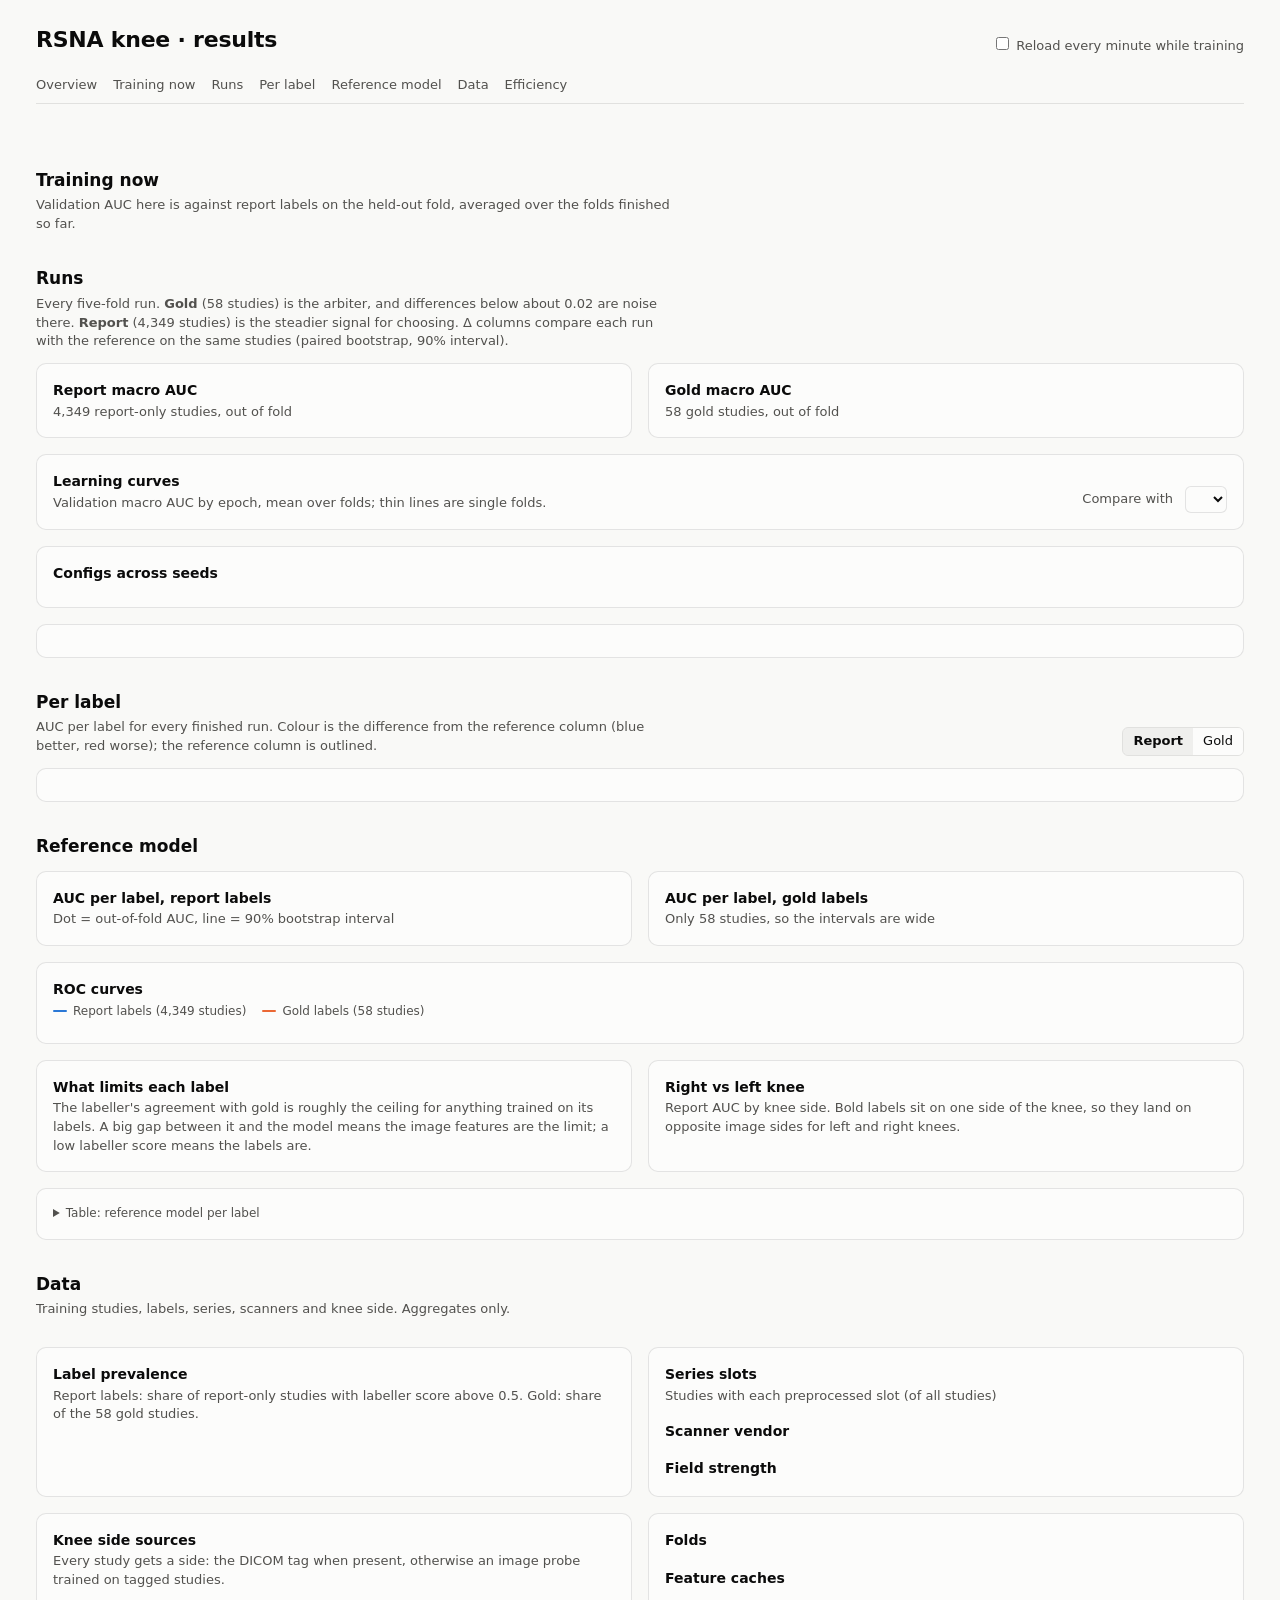
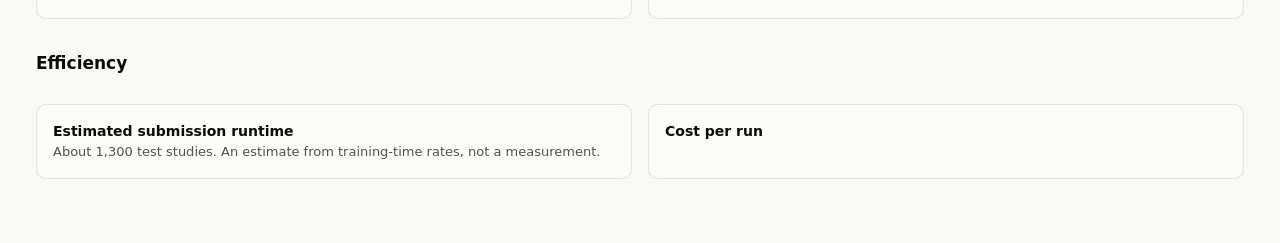
==== commit 0e659448: "Improved: auto improve with delta / gamma" ====
--- a/scripts/dashboard_ui/template.html
+++ b/scripts/dashboard_ui/template.html
@@ -152,6 +152,10 @@
       </div>
       <div id="curves"></div>
     </div>
+    <div class="card scroll" style="margin-top:16px">
+      <h3>Configs across seeds</h3><p class="note" id="configsNote"></p>
+      <div id="configs" style="margin-top:8px"></div>
+    </div>
     <div class="card scroll" style="margin-top:16px"><div id="board"></div></div>
   </section>
 
@@ -580,6 +584,27 @@
     H("td", { class: "num" }, tr, compact(r.params));
     H("td", {}, tr, [r.feats, r.canon ? "canon" : "", r.slice_drop ? `slice-drop ${r.slice_drop}` : "", r.epochs && r.epochs !== 12 ? `${r.epochs} ep` : ""].filter(Boolean).join(" · "));
     H("td", { class: "num" }, tr, r.seed ?? "–");
+  }
+}
+
+function renderConfigs() {
+  const box = $("#configs"), C = D.configs || { rows: [] }; box.replaceChildren();
+  $("#configsNote").textContent = `Runs with the same settings and different seeds, for every config with ${C.min_seeds} or more seeds. Cliff's δ compares a config with the current best seed by seed: the share of seed pairs it wins minus the share it loses (+1 every seed wins, 0 no difference, −1 every seed loses). The 90% interval is shown when both configs have at least ${C.ci_seeds} seeds.`;
+  if (!C.rows.length) { H("p", { class: "note" }, box, "No config has enough seeds yet."); return; }
+  const t = H("table", {}, box), hd = H("tr", {}, H("thead", {}, t));
+  for (const [c, num] of [["Config, as it differs from the current best"], ["Seeds", 1], ["Report, mean ± sd", 1], ["Cliff's δ report (90% CI)", 1], ["Gold, mean ± sd", 1], ["Cliff's δ gold (90% CI)", 1]])
+    H("th", num ? { class: "num" } : {}, hd, c);
+  const tb = H("tbody", {}, t);
+  for (const r of C.rows) {
+    const tr = H("tr", r.is_base ? { class: "ref" } : {}, tb);
+    H("td", { title: `runs ${r.first} to ${r.last}` }, tr, r.desc);
+    H("td", { class: "num" }, tr, String(r.n));
+    for (const k of ["report", "gold"]) {
+      const m = r[k];
+      H("td", { class: "num" }, tr, f4(m.mean) + (m.sd != null ? ` ± ${m.sd.toFixed(4)}` : ""));
+      const td = H("td", { class: "num" }, tr, r.is_base ? "current best" : sg(m.cliff, 2) + (m.lo != null ? ` [${sg(m.lo, 2)}, ${sg(m.hi, 2)}]` : ""));
+      if (!r.is_base) { const c = divColor(m.cliff, 1); td.style.background = c.bg; td.style.color = c.fg; }
+    }
   }
 }
 
@@ -739,7 +764,7 @@
   if (t === "light" || t === "dark") document.documentElement.setAttribute("data-theme", t); else document.documentElement.removeAttribute("data-theme");
   document.querySelectorAll("[data-theme-set]").forEach(b => b.setAttribute("aria-pressed", String(b.dataset.themeSet === (t || "auto"))));
 }
-function renderAll() { renderHeader(); renderOverview(); renderLive(); renderRuns(); renderHeat(); renderReference(); renderData(); renderEfficiency(); }
+function renderAll() { renderHeader(); renderOverview(); renderLive(); renderRuns(); renderConfigs(); renderHeat(); renderReference(); renderData(); renderEfficiency(); }
 applyTheme(store.get("theme") || "auto");
 document.querySelectorAll("[data-theme-set]").forEach(b => b.addEventListener("click", () => { store.set("theme", b.dataset.themeSet); applyTheme(b.dataset.themeSet); renderAll(); }));
 document.querySelectorAll("[data-heat]").forEach(b => b.addEventListener("click", () => {
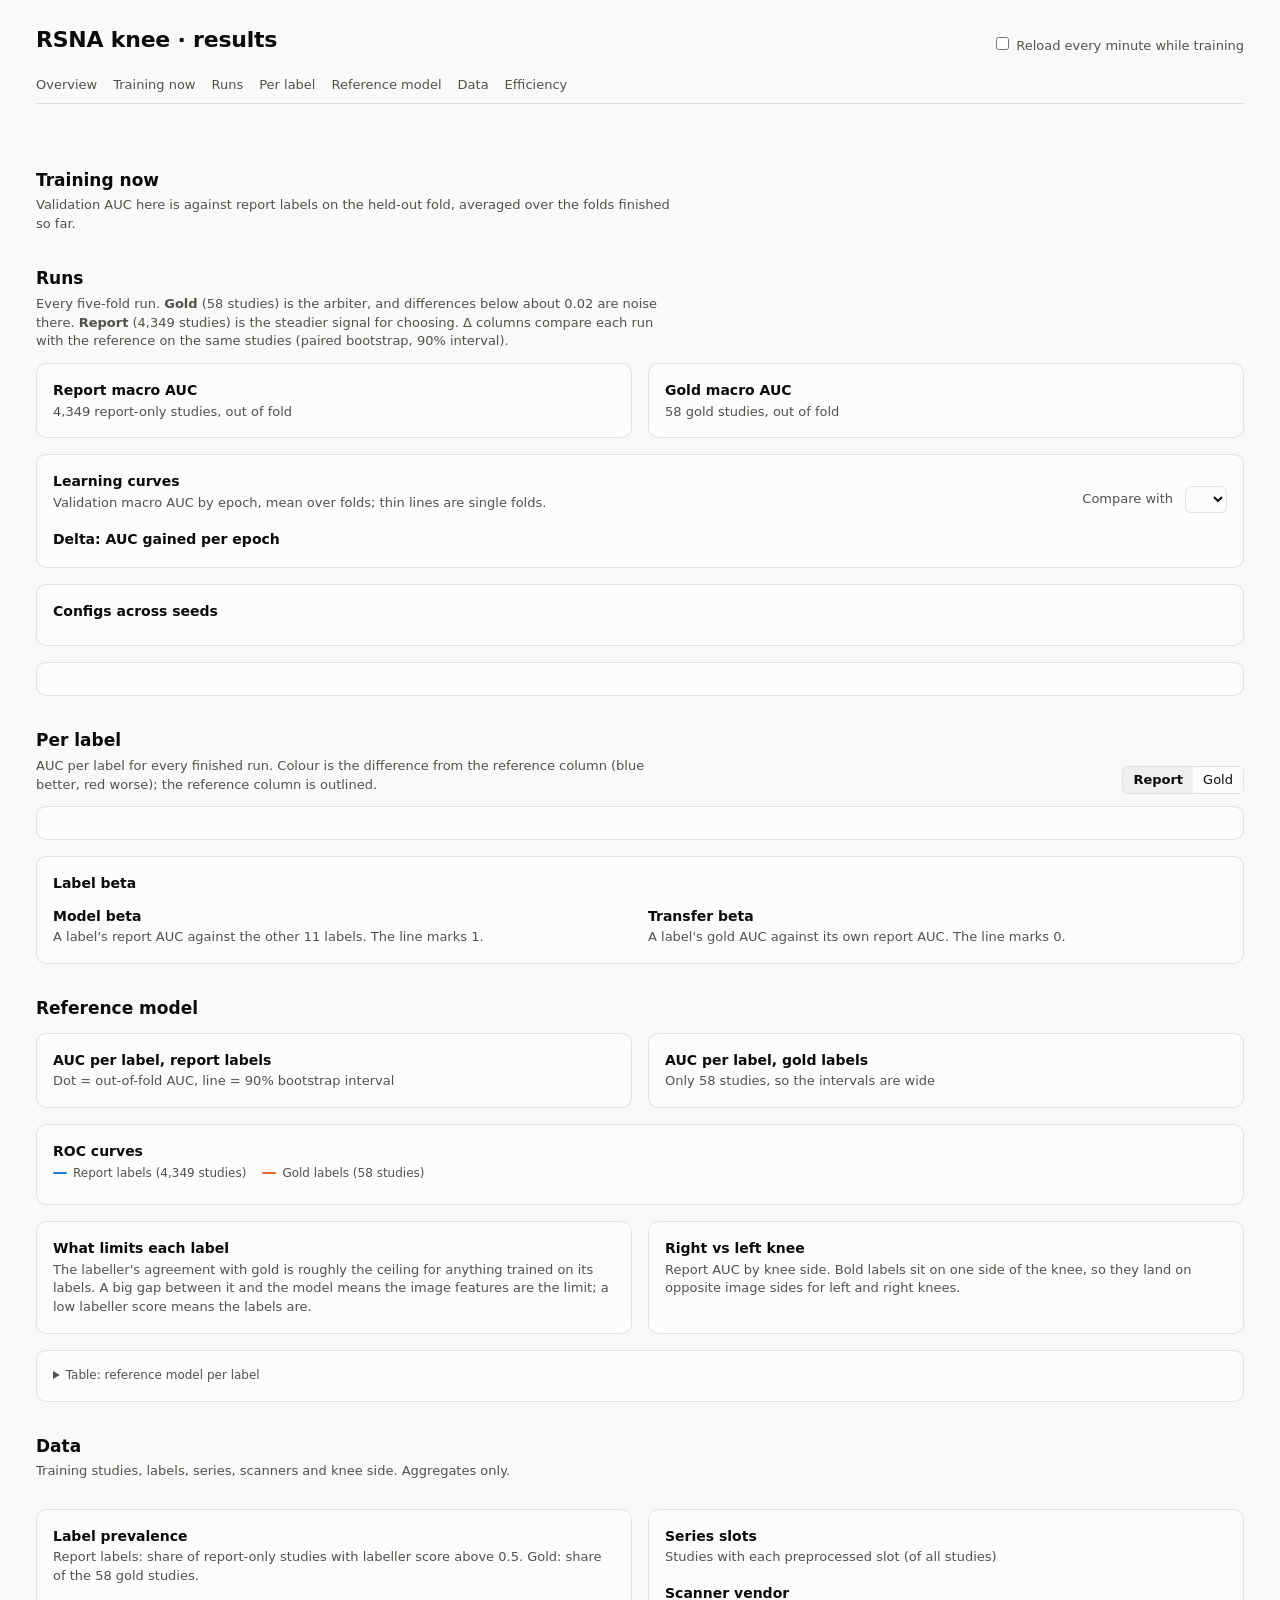
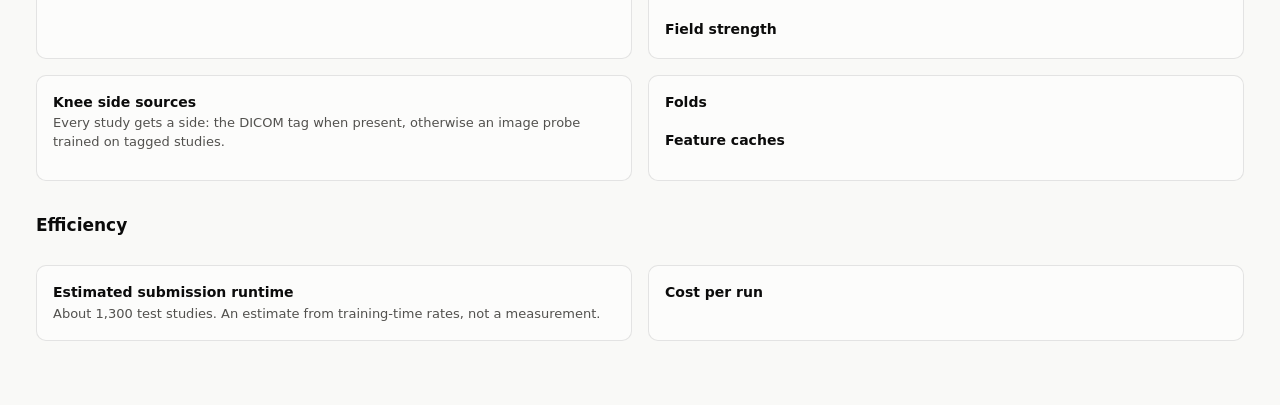
==== commit 80b5265f: "removed: old startup commands" ====
--- a/scripts/dashboard_ui/template.html
+++ b/scripts/dashboard_ui/template.html
@@ -151,6 +151,8 @@
         <label class="controls">Compare with <select id="cmpSel"></select></label>
       </div>
       <div id="curves"></div>
+      <h3 style="margin-top:16px">Delta: AUC gained per epoch</h3><p class="note" id="greeksNote"></p>
+      <div id="deltaCurves"></div>
     </div>
     <div class="card scroll" style="margin-top:16px">
       <h3>Configs across seeds</h3><p class="note" id="configsNote"></p>
@@ -165,6 +167,13 @@
       <span class="seg" role="group" aria-label="Metric"><button data-heat="report" aria-pressed="true">Report</button><button data-heat="gold">Gold</button></span>
     </div>
     <div class="card scroll"><div id="heat"></div></div>
+    <div class="card" style="margin-top:16px">
+      <h3>Label beta</h3><p class="note" id="betaNote"></p>
+      <div class="grid2" style="margin-top:12px">
+        <div><h3>Model beta</h3><p class="note">A label's report AUC against the other 11 labels. The line marks 1.</p><div id="betaModel"></div></div>
+        <div><h3>Transfer beta</h3><p class="note">A label's gold AUC against its own report AUC. The line marks 0.</p><div id="betaTransfer"></div></div>
+      </div>
+    </div>
   </section>
 
   <section id="reference">
@@ -239,6 +248,7 @@
 const f4 = v => v == null ? "–" : v.toFixed(4);
 const pct = v => v == null ? "–" : (100 * v).toFixed(1) + "%";
 const sg = (v, d = 3) => v == null ? "–" : (v >= 0 ? "+" : "−") + Math.abs(v).toFixed(d);
+const sg0 = (v, d = 4) => v != null && Math.abs(v) < 0.5 * Math.pow(10, -d) ? (0).toFixed(d) : sg(v, d);  // no signed zero
 const int = v => v == null ? "–" : Math.round(v).toLocaleString("en-US");
 const compact = v => v == null ? "–" : v >= 1e6 ? (v / 1e6).toFixed(2) + "M" : v >= 1e4 ? (v / 1e3).toFixed(0) + "K" : int(v);
 const lin = (d0, d1, r0, r1) => v => r0 + (v - d0) / (d1 - d0 || 1) * (r1 - r0);
@@ -511,7 +521,7 @@
   const box = $("#liveBox"); box.replaceChildren();
   if (!running.length) {
     const c = H("div", { class: "card" }, box);
-    H("p", { class: "note" }, c, "No run in progress. Queue the next one with runs/queue*.sh (see runbook.txt).");
+    H("p", { class: "note" }, c, "No run in progress. Start one with start/3_run_training.command.");
     return;
   }
   for (const r of running) {
@@ -526,6 +536,9 @@
     tile("Progress", `${r.progress[0]} / ${r.progress[1]}`, `fold ${last.fold ?? "?"} · epoch ${last.epoch ?? "?"}`);
     tile("Latest val AUC", f3(last.val_macro_auc), "report labels, this fold");
     tile("Time left", r.eta_min != null ? `${r.eta_min} min` : "?", "from the average epoch so far");
+    const now = (r.greeks || {}).now || [];
+    tile("Delta", sg0(now[0]), "AUC gained per epoch, this fold, last 3 epochs");
+    tile("Gamma", sg0(now[1]), "change in delta per epoch");
     const cv = H("div", {}, right);
     lineChart(cv, { series: [
         { name: "Reference " + ref.id, color: "--s1", pts: foldMean(ref.history) },
@@ -560,12 +573,18 @@
     const series = [{ name: `Reference ${ref.id}`, color: "--s1", pts: foldMean(ref.history), faint: foldLines(ref.history) }];
     if (other) series.push({ name: short(other.change, 50), color: "--s2", pts: foldMean(other.history), faint: foldLines(other.history) });
     lineChart($("#curves"), { series, integerX: true, xName: "epoch", xLabel: "epoch", aria: "Learning curves" });
+    const shown = [ref].concat(other ? [other] : []), last = a => a && a.length ? a[a.length - 1] : null;
+    lineChart($("#deltaCurves"), { series: shown.map((r, i) => ({ name: series[i].name, color: series[i].color, pts: ((r.greeks || {}).delta || []).map((v, e) => [e + 2, v]) })),
+      integerX: true, xName: "epoch", xLabel: "epoch", height: 200, yFmt: v => sg(v, 3), aria: "Validation AUC gained per epoch" });
+    const say = (r, i) => { const g = r.greeks || {};
+      return `${i ? "Compared run" : "Reference"}: ${g.flat ? `flat from epoch ${g.flat} of ${g.delta.length + 1}` : "not flat yet"}, delta ${sg0(last(g.delta))} and gamma ${sg0(last(g.gamma))} at the end`; };
+    $("#greeksNote").textContent = `Named after the options Greeks. Delta is the validation AUC gained per epoch (mean over the folds, 3-epoch mean); gamma is how fast delta is changing. Flat means delta stays below ${D.flat} per epoch. The learning rate falls to zero by the last epoch, so every run ends flat; what differs is how early. ${shown.map(say).join(". ")}.`;
   };
   sel.onchange = drawCurves; drawCurves();
   // leaderboard
   const box = $("#board"); box.replaceChildren();
   const t = H("table", {}, box), hd = H("tr", {}, H("thead", {}, t));
-  for (const [c, num] of [["Verdict"], ["Run"], ["Change"], ["Gold", 1], ["Δ gold (90% CI)", 1], ["Report", 1], ["Δ report (90% CI)", 1], ["P(better)", 1], ["Train min", 1], ["Head params", 1], ["Features"], ["Seed", 1]])
+  for (const [c, num] of [["Verdict"], ["Run"], ["Change"], ["Gold", 1], ["Δ gold (90% CI)", 1], ["Report", 1], ["Δ report (90% CI)", 1], ["P(better)", 1], ["Flat from epoch", 1], ["Train min", 1], ["Head params", 1], ["Features"], ["Seed", 1]])
     H("th", num ? { class: "num" } : {}, hd, c);
   const tb = H("tbody", {}, t);
   for (const r of D.runs.slice().reverse()) {
@@ -580,6 +599,7 @@
     H("td", { class: "num" }, tr, f4(r.report));
     H("td", { class: "num" }, tr, dr ? `${sg(dr.diff)} [${sg(dr.lo)}, ${sg(dr.hi)}]` : r.id === ref.id ? "reference" : "–");
     H("td", { class: "num" }, tr, dr ? dr.p_better.toFixed(2) : "–");
+    H("td", { class: "num" }, tr, r.greeks && r.greeks.flat ? `${r.greeks.flat} / ${r.greeks.delta.length + 1}` : "–");
     H("td", { class: "num" }, tr, r.minutes != null ? r.minutes.toFixed(1) : "–");
     H("td", { class: "num" }, tr, compact(r.params));
     H("td", {}, tr, [r.feats, r.canon ? "canon" : "", r.slice_drop ? `slice-drop ${r.slice_drop}` : "", r.epochs && r.epochs !== 12 ? `${r.epochs} ep` : ""].filter(Boolean).join(" · "));
@@ -606,6 +626,22 @@
       if (!r.is_base) { const c = divColor(m.cliff, 1); td.style.background = c.bg; td.style.color = c.fg; }
     }
   }
+}
+
+function renderBetas() {
+  const B = D.betas, note = $("#betaNote");
+  $("#betaModel").replaceChildren(); $("#betaTransfer").replaceChildren();
+  if (!B) { note.textContent = "Not enough configs yet to measure betas."; return; }
+  note.textContent = `Beta is the market measure of how much one thing moves when another moves by 1, measured here across ${B.n} configs (one point per config: the mean of its seeds). Model beta above 1: the label gains more than the others from a better model; below 1: it barely responds. Transfer beta near 1: gains on the report labels are real; an interval that reaches 0: they have not shown up on gold, so that label's report rule needs work rather than the model. Lines are 90% bootstrap intervals.`;
+  const plot = (box, vals, cats, line, name) => {
+    const v = Object.fromEntries(cats.map(c => [c, vals[c][0]])), ci = Object.fromEntries(cats.map(c => [c, vals[c].slice(1)]));
+    const lo = Math.min(line, ...cats.map(c => vals[c][1])), hi = Math.max(line, ...cats.map(c => vals[c][2]));
+    dotPlot($(box), { cats, refLine: { v: line }, domain: [Math.floor(lo * 2) / 2, Math.ceil(hi * 2) / 2], tickFmt: t => t.toFixed(1), bold: ["Macro"],
+      series: [{ name, values: v, ci, color: "--s1" }], endLabel: c => sg(v[c], 2),
+      tip: c => [{ color: "var(--s1)", value: `${sg(v[c], 2)} [${sg(ci[c][0], 2)}, ${sg(ci[c][1], 2)}]`, label: `${name}, 90% interval` }], aria: `${name} per label` });
+  };
+  plot("#betaModel", B.model, LABELS.filter(l => B.model[l]), 1, "model beta");
+  plot("#betaTransfer", B.transfer, ["Macro"].concat(LABELS.filter(l => B.transfer[l])), 0, "transfer beta");
 }
 
 let heatMetric = "report";
@@ -764,7 +800,7 @@
   if (t === "light" || t === "dark") document.documentElement.setAttribute("data-theme", t); else document.documentElement.removeAttribute("data-theme");
   document.querySelectorAll("[data-theme-set]").forEach(b => b.setAttribute("aria-pressed", String(b.dataset.themeSet === (t || "auto"))));
 }
-function renderAll() { renderHeader(); renderOverview(); renderLive(); renderRuns(); renderConfigs(); renderHeat(); renderReference(); renderData(); renderEfficiency(); }
+function renderAll() { renderHeader(); renderOverview(); renderLive(); renderRuns(); renderConfigs(); renderHeat(); renderBetas(); renderReference(); renderData(); renderEfficiency(); }
 applyTheme(store.get("theme") || "auto");
 document.querySelectorAll("[data-theme-set]").forEach(b => b.addEventListener("click", () => { store.set("theme", b.dataset.themeSet); applyTheme(b.dataset.themeSet); renderAll(); }));
 document.querySelectorAll("[data-heat]").forEach(b => b.addEventListener("click", () => {
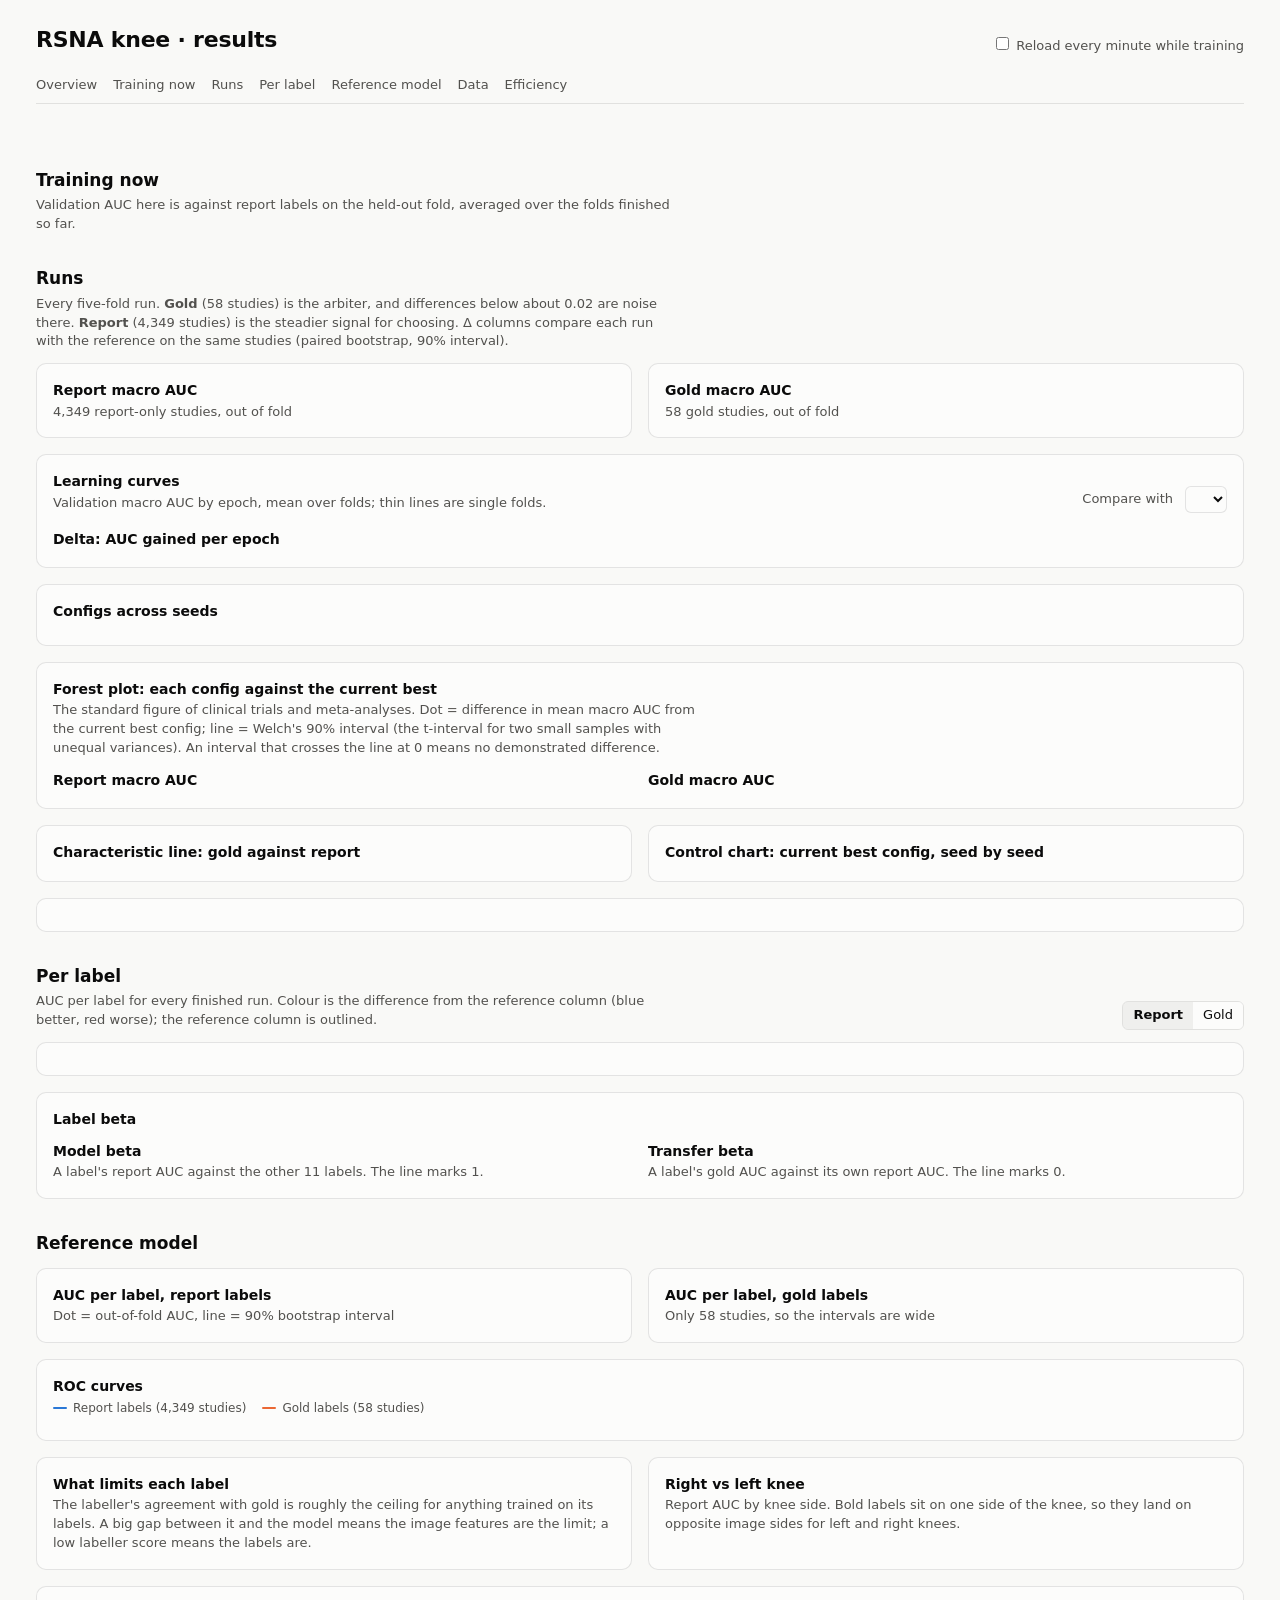
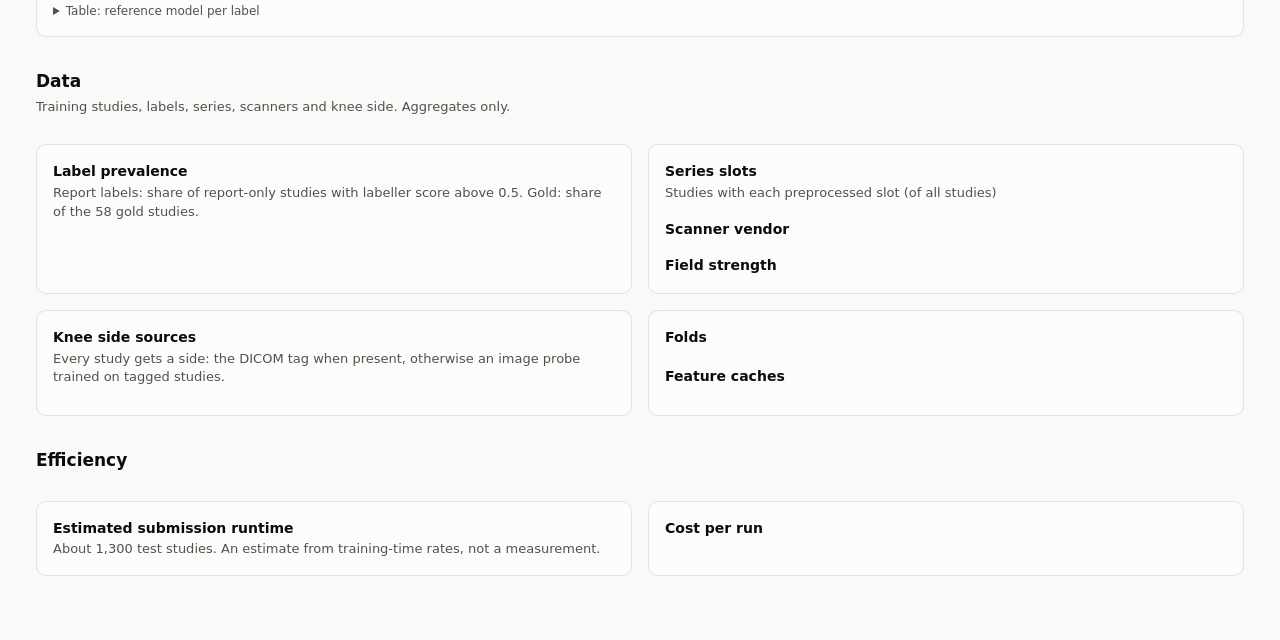
==== commit 633ba689: "import data libraries / third axis for graphs" ====
--- a/scripts/dashboard_ui/template.html
+++ b/scripts/dashboard_ui/template.html
@@ -158,6 +158,19 @@
       <h3>Configs across seeds</h3><p class="note" id="configsNote"></p>
       <div id="configs" style="margin-top:8px"></div>
     </div>
+    <div class="card" style="margin-top:16px">
+      <h3>Forest plot: each config against the current best</h3>
+      <p class="note">The standard figure of clinical trials and meta-analyses. Dot = difference in mean macro AUC from the current best config; line = Welch's 90% interval (the t-interval for two small samples with unequal variances). An interval that crosses the line at 0 means no demonstrated difference.</p>
+      <div class="grid2" style="margin-top:12px">
+        <div><h3>Report macro AUC</h3><div id="forestReport"></div></div>
+        <div><h3>Gold macro AUC</h3><div id="forestGold"></div></div>
+      </div>
+    </div>
+    <div class="grid2" style="margin-top:16px">
+      <div class="card"><h3>Characteristic line: gold against report</h3><p class="note" id="capmNote"></p><div id="capm"></div></div>
+      <div class="card"><h3>Control chart: current best config, seed by seed</h3><p class="note" id="controlNote"></p>
+        <div id="controlReport"></div><div id="controlGold"></div></div>
+    </div>
     <div class="card scroll" style="margin-top:16px"><div id="board"></div></div>
   </section>
 
@@ -453,6 +466,26 @@
   hit.addEventListener("focus", () => show(at(xsAll[xsAll.length - 1]), xsAll[xsAll.length - 1]));
   hit.addEventListener("blur", () => { cross.style.display = "none"; hideTip(); });
 }
+// Scatter of points {x, y, r, color, title, rows} with an optional fitted line {slope, intercept}.
+function scatter(box, o) {
+  box.replaceChildren();
+  if (o.legend) legend(box, o.legend);
+  const W = Math.max(160, box.clientWidth), Hh = o.height || 300, L = 48, R = 16, T = 8, B = 34;
+  const s = S("svg", { width: W, height: Hh, viewBox: `0 0 ${W} ${Hh}`, role: "img", "aria-label": o.aria || "" }, box);
+  const pad = (a, f = 0.06) => { const lo = Math.min(...a), hi = Math.max(...a), m = (hi - lo || 0.01) * f; return [lo - m, hi + m]; };
+  const xd = pad(o.points.map(p => p.x)), yd = pad(o.points.map(p => p.y));
+  const x = lin(xd[0], xd[1], L, W - R), y = lin(yd[0], yd[1], Hh - B, T);
+  for (const t of niceTicks(yd[0], yd[1], 5)) { S("line", { x1: L, x2: W - R, y1: y(t), y2: y(t), class: "grid" }, s); S("text", { x: L - 6, y: y(t) + 4, class: "tick", "text-anchor": "end" }, s).textContent = t.toFixed(2); }
+  for (const t of niceTicks(xd[0], xd[1], 5)) { S("line", { x1: x(t), x2: x(t), y1: T, y2: Hh - B, class: "grid" }, s); S("text", { x: x(t), y: Hh - B + 16, class: "tick", "text-anchor": "middle" }, s).textContent = t.toFixed(2); }
+  S("text", { x: W - R, y: Hh - 2, class: "tick", "text-anchor": "end" }, s).textContent = o.xLabel || "";
+  S("text", { x: L, y: T + 4, class: "tick" }, s).textContent = o.yLabel || "";
+  if (o.line) S("line", { x1: x(xd[0]), x2: x(xd[1]), y1: y(o.line.intercept + o.line.slope * xd[0]), y2: y(o.line.intercept + o.line.slope * xd[1]), class: "line", style: "stroke:var(--s2)" }, s);
+  for (const p of o.points.slice().sort((a, b) => b.r - a.r)) {
+    const c = S("circle", { cx: x(p.x), cy: y(p.y), r: p.r, class: "dot", style: `fill:var(${p.color});cursor:default` }, s);
+    bindTip(c, ev => showTip(ev, p.title, p.rows));
+  }
+}
+
 function interp(pts, xv) {
   for (let i = 1; i < pts.length; i++) if (pts[i][0] >= xv) {
     const [x0, y0] = pts[i - 1], [x1, y1] = pts[i];
@@ -644,6 +677,46 @@
   plot("#betaTransfer", B.transfer, ["Macro"].concat(LABELS.filter(l => B.transfer[l])), 0, "transfer beta");
 }
 
+function renderModels() {
+  const C = D.configs || { rows: [], base_runs: [] }, B = D.betas;
+  // forest plot: difference in mean macro AUC with Welch's 90% interval
+  for (const [box, key] of [["#forestReport", "report"], ["#forestGold", "gold"]]) {
+    const rows = C.rows.filter(r => !r.is_base && r[key].diff), cats = rows.map((r, i) => String(i));
+    if (!rows.length) { $(box).replaceChildren(); H("p", { class: "note" }, $(box), "No config has enough seeds yet."); continue; }
+    const v = Object.fromEntries(rows.map((r, i) => [i, r[key].diff[0]])), ci = Object.fromEntries(rows.map((r, i) => [i, r[key].diff.slice(1)]));
+    const lo = Math.min(0, ...rows.map(r => r[key].diff[1])), hi = Math.max(0, ...rows.map(r => r[key].diff[2])), step = key === "gold" ? 0.01 : 0.005;
+    dotPlot($(box), { cats, catName: c => `${rows[c].desc} (${rows[c].n})`, labelW: 230, refLine: { v: 0 }, right: 60,
+      domain: [Math.floor(lo / step) * step, Math.ceil(hi / step) * step], tickFmt: t => sg0(t, 3),
+      series: [{ name: key, values: v, ci, colorOf: c => ci[c][0] > 0 || ci[c][1] < 0 ? "--s1" : "--deemph" }], endLabel: c => sg(v[c], 4),
+      tip: c => [{ color: "var(--s1)", value: `${sg(v[c], 4)} [${sg(ci[c][0], 4)}, ${sg(ci[c][1], 4)}]`, label: `${key} macro AUC against the current best, Welch 90% interval · ${rows[c].n} seeds` }],
+      legend: [{ name: "Interval clear of 0", color: "--s1" }, { name: "Interval crosses 0", color: "--deemph" }], aria: `Forest plot of ${key} macro AUC differences` });
+  }
+  // characteristic line (CAPM): gold = alpha + beta * report, one point per config
+  if (B) {
+    const m = B.transfer.Macro;
+    $("#capmNote").textContent = `The capital asset pricing model's characteristic line, with report AUC as the market and gold AUC as the asset: gold = ${B.alpha.toFixed(3)} + ${m[0].toFixed(2)} × report across ${B.n} configs (beta 90% interval ${m[1].toFixed(2)} to ${m[2].toFixed(2)}, r = ${B.r.toFixed(2)}). A config above the line scores better on gold than its report score predicts. Dot size = seeds.`;
+    scatter($("#capm"), { xLabel: "report macro AUC", yLabel: "gold macro AUC", line: { slope: m[0], intercept: B.alpha }, aria: "Gold against report macro AUC per config with the fitted line",
+      legend: [{ name: "Current best config", color: "--s1" }, { name: "Other configs", color: "--deemph" }, { name: "Fitted line", color: "--s2", shape: "line" }],
+      points: B.points.map(p => ({ x: p.x, y: p.y, r: 3 + 1.5 * Math.sqrt(p.n), color: p.is_base ? "--s1" : "--deemph", title: `${p.desc} (${p.n} seed${p.n > 1 ? "s" : ""})`,
+        rows: [{ value: f4(p.y), label: "gold" }, { value: f4(p.x), label: "report" }, { value: sg(p.y - (B.alpha + m[0] * p.x), 4), label: "gold above the line (alpha)" }] })) });
+  } else { $("#capmNote").textContent = "Not enough configs yet."; $("#capm").replaceChildren(); }
+  // Shewhart individuals chart: sigma from the mean moving range, limits at 3 sigma
+  const base = C.base_runs.map(id => D.runs.find(r => r.id === id)).filter(r => r && r.gold != null && r.report != null);
+  $("#controlNote").textContent = base.length < 3 ? "Needs at least 3 seeds of the current best config." : `Shewhart's individuals chart from quality control, over the ${base.length} seeds in the order they were trained. Limits are the mean ± 3 sigma, with sigma estimated from the average change between consecutive seeds. A seed outside the limits, or a sustained drift, means something other than seed luck changed.`;
+  for (const [box, key] of [["#controlReport", "report"], ["#controlGold", "gold"]]) {
+    $(box).replaceChildren(); if (base.length < 3) continue;
+    const v = base.map(r => r[key]), mean = v.reduce((a, b) => a + b, 0) / v.length;
+    const sigma = v.slice(1).reduce((a, b, i) => a + Math.abs(b - v[i]), 0) / (v.length - 1) / 1.128, flat = c => v.map((_, i) => [i + 1, c]);
+    const out = v.filter(x => Math.abs(x - mean) > 3 * sigma).length;
+    H("h3", { style: "margin-top:12px" }, $(box), `${key === "gold" ? "Gold" : "Report"} macro AUC · mean ${f4(mean)}, sigma ${sigma.toFixed(4)}, ${out} outside the limits`);
+    lineChart(H("div", {}, $(box)), { height: 190, integerX: true, xName: "seed number in order", xLabel: "seed, in training order", yFmt: f4, noEndDot: true,
+      yDomain: [Math.min(mean - 3.6 * sigma, ...v), Math.max(mean + 3.6 * sigma, ...v)],
+      series: [{ name: `${key} macro AUC`, color: "--s1", pts: v.map((x, i) => [i + 1, x]) }, { name: "mean", color: "--deemph", pts: flat(mean) },
+               { name: "upper limit (+3 sigma)", color: "--s2", pts: flat(mean + 3 * sigma) }, { name: "lower limit (−3 sigma)", color: "--s2", pts: flat(mean - 3 * sigma) }],
+      aria: `Control chart of ${key} macro AUC` });
+  }
+}
+
 let heatMetric = "report";
 function divColor(d, scale) {
   const a = Math.max(-1, Math.min(1, d / scale)) * 0.8, lerp = (c1, c2, t) => c1.map((v, i) => Math.round(v + (c2[i] - v) * t));
@@ -800,7 +873,7 @@
   if (t === "light" || t === "dark") document.documentElement.setAttribute("data-theme", t); else document.documentElement.removeAttribute("data-theme");
   document.querySelectorAll("[data-theme-set]").forEach(b => b.setAttribute("aria-pressed", String(b.dataset.themeSet === (t || "auto"))));
 }
-function renderAll() { renderHeader(); renderOverview(); renderLive(); renderRuns(); renderConfigs(); renderHeat(); renderBetas(); renderReference(); renderData(); renderEfficiency(); }
+function renderAll() { renderHeader(); renderOverview(); renderLive(); renderRuns(); renderConfigs(); renderModels(); renderHeat(); renderBetas(); renderReference(); renderData(); renderEfficiency(); }
 applyTheme(store.get("theme") || "auto");
 document.querySelectorAll("[data-theme-set]").forEach(b => b.addEventListener("click", () => { store.set("theme", b.dataset.themeSet); applyTheme(b.dataset.themeSet); renderAll(); }));
 document.querySelectorAll("[data-heat]").forEach(b => b.addEventListener("click", () => {
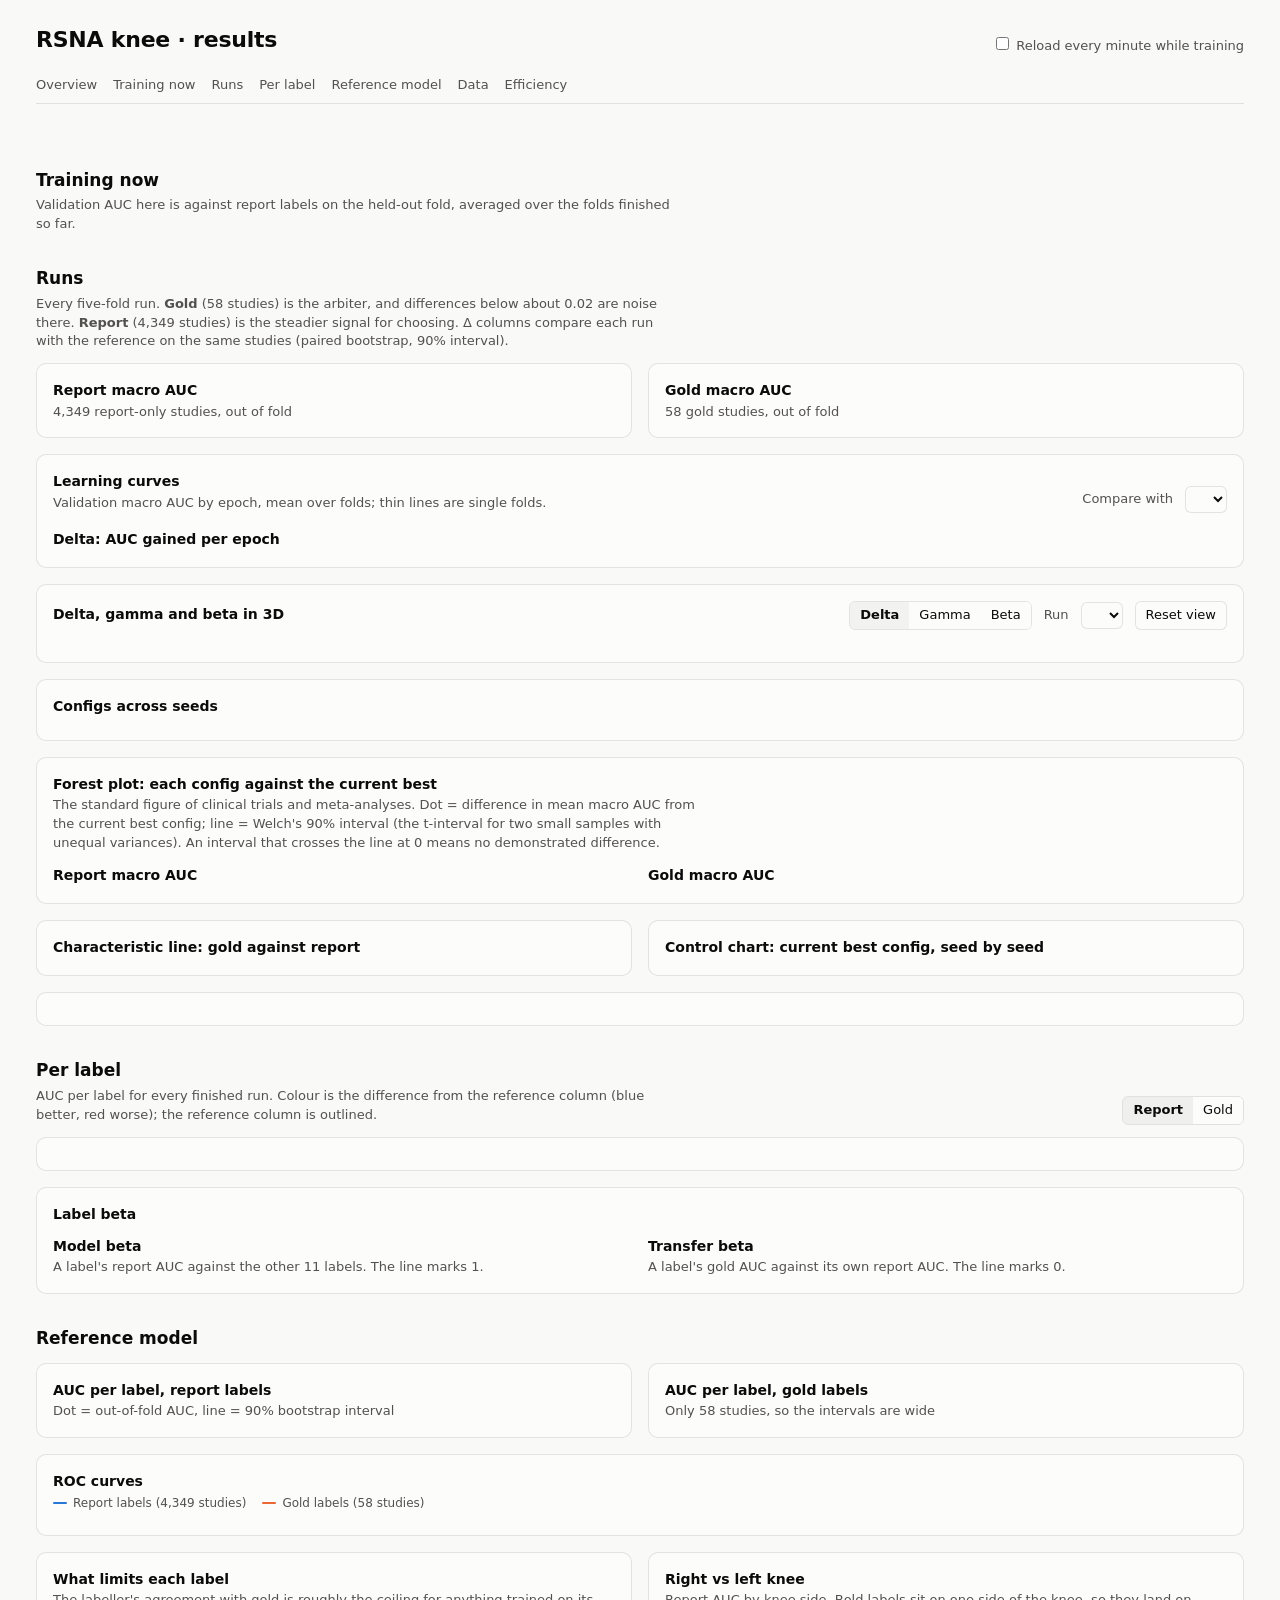
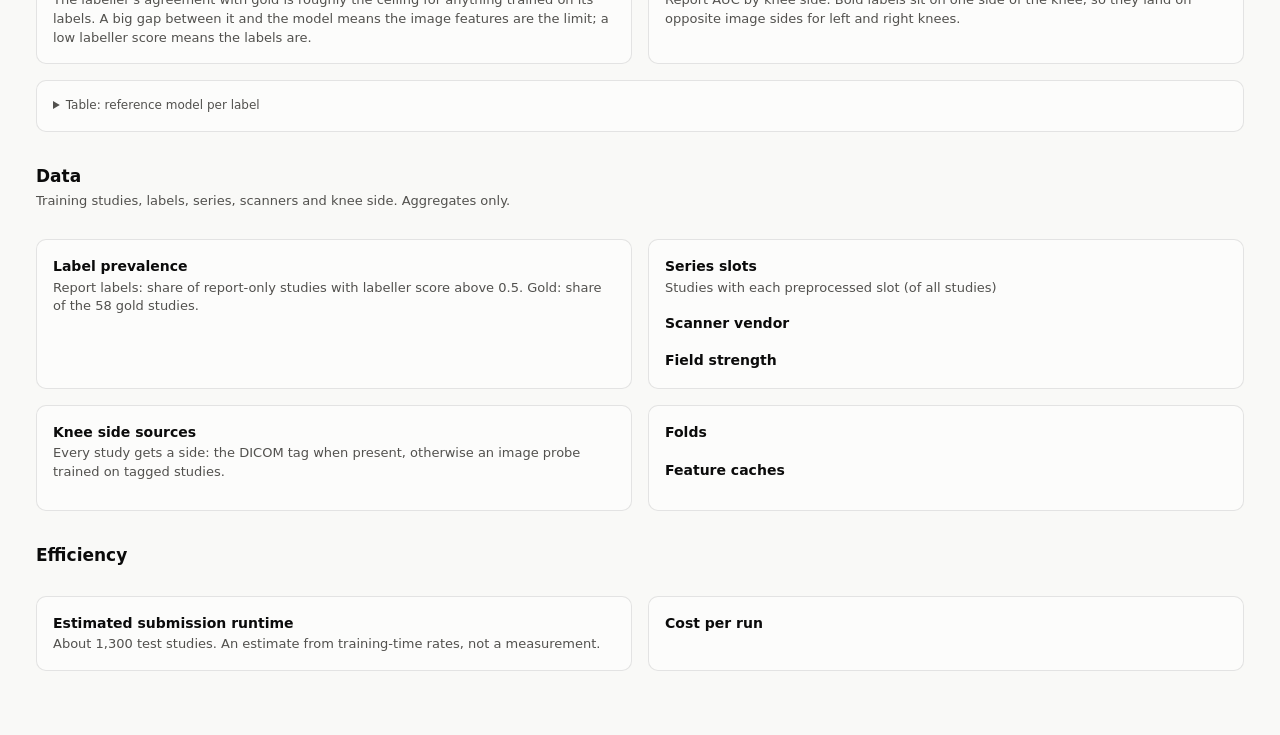
==== commit e9f45878: "improve and rework: regression + residuals" ====
--- a/scripts/dashboard_ui/template.html
+++ b/scripts/dashboard_ui/template.html
@@ -112,6 +112,35 @@
 #tip .tt-val { font-weight: 600; font-variant-numeric: tabular-nums; }
 #tip .tt-lab { color: var(--text2); white-space: normal; }
 .stale { color: var(--crit); }
+svg.g3 { touch-action: none; cursor: grab; user-select: none; -webkit-user-select: none; border-radius: 8px; }
+svg.g3.drag { cursor: grabbing; }
+svg.g3:focus { outline: none; }
+svg.g3:focus-visible { outline: 2px solid var(--s1); outline-offset: 2px; }
+svg.g3 .pane { fill: var(--wash); }
+svg.g3 .front { opacity: 0.5; }
+svg.g3 .casing { stroke: var(--muted); stroke-width: 4.5; stroke-linecap: round; }
+svg.g3 .seg3 { stroke-width: 2.5; stroke-linecap: round; }
+svg.g3 .stem { stroke: var(--text2); stroke-width: 1; opacity: 0.7; }
+svg.g3 .drop { stroke: var(--axis); stroke-width: 1; }
+svg.g3 .shadow { fill: none; stroke: var(--muted); stroke-width: 1.5; stroke-linejoin: round; opacity: 0.8; }
+svg.g3 .other { fill: none; stroke: var(--deemph); stroke-width: 1; stroke-linejoin: round; opacity: 0.6; }
+svg.g3 .mark { stroke: var(--muted); stroke-width: 1; }
+svg.g3 .mesh { stroke: var(--s2); stroke-width: 1; opacity: 0.55; }
+svg.g3 .sheet { fill: var(--s2); opacity: 0.08; }
+svg.g3 .hit:focus-visible { outline: 2px solid var(--s1); }
+.legend .ramp { display: inline-block; width: 96px; height: 10px; border-radius: 2px; margin: 0 6px; vertical-align: -1px; border: 1px solid var(--border); }
+/* Graphs view (dashboard.html?graphs): the charts alone, one card each. &export is the variant scripts/graphs.py saves as PNGs. */
+html.graphs .wrap { max-width: 1600px; }
+html.graphs .wrap > section, html.graphs nav.toc, html.graphs #sub, html.graphs header.top .controls { display: none; }
+#gallery { display: grid; grid-template-columns: repeat(auto-fill, minmax(min(100%, 520px), 1fr)); gap: 16px; align-items: start; }
+#gallery > h2 { grid-column: 1 / -1; margin: 16px 0 -4px; }
+#gallery .wide { grid-column: 1 / -1; }
+#gallery .ghead { display: flex; justify-content: space-between; align-items: center; gap: 8px 12px; flex-wrap: wrap; margin-bottom: 8px; }
+#gallery .note, #gallery .tiles, #gallery .meter { display: none; }
+#gallery .card .card { border: 0; padding: 0; background: none; }
+#gallery #liveBox .grid2 { grid-template-columns: minmax(0, 1fr); }
+html.export .gctl { display: none; }
+html.export #gallery .scroll { overflow: visible; width: max-content; min-width: 100%; }
 </style>
 </head>
 <body>
@@ -154,6 +183,20 @@
       <h3 style="margin-top:16px">Delta: AUC gained per epoch</h3><p class="note" id="greeksNote"></p>
       <div id="deltaCurves"></div>
     </div>
+    <div class="card" id="greeks3d" style="margin-top:16px">
+      <div style="display:flex;justify-content:space-between;gap:8px 12px;flex-wrap:wrap;align-items:center">
+        <h3>Delta, gamma and beta in 3D</h3>
+        <div class="controls" style="min-width:0;max-width:100%">
+          <span class="seg" role="group" aria-label="3D view"><button data-g3="delta" aria-pressed="true">Delta</button><button data-g3="gamma" aria-pressed="false">Gamma</button><button data-g3="beta" aria-pressed="false">Beta</button></span>
+          <label class="controls" id="g3RunLab">Run <select id="g3Run"></select></label>
+          <button id="g3Reset">Reset view</button>
+        </div>
+      </div>
+      <div class="grid2" style="margin-top:8px;align-items:start">
+        <div><p class="note" id="g3Note"></p><div id="g3Legend" style="margin-top:8px"></div></div>
+        <div id="g3Box"></div>
+      </div>
+    </div>
     <div class="card scroll" style="margin-top:16px">
       <h3>Configs across seeds</h3><p class="note" id="configsNote"></p>
       <div id="configs" style="margin-top:8px"></div>
@@ -197,7 +240,7 @@
     </div>
     <div class="card" style="margin-top:16px">
       <h3>ROC curves</h3>
-      <div class="legend"><span><span class="k line" style="background:var(--s1)"></span>Report labels (4,349 studies)</span><span><span class="k line" style="background:var(--s2)"></span>Gold labels (58 studies)</span></div>
+      <div class="legend" id="rocLegend"><span><span class="k line" style="background:var(--s1)"></span>Report labels (4,349 studies)</span><span><span class="k line" style="background:var(--s2)"></span>Gold labels (58 studies)</span></div>
       <div class="rocgrid" id="roc"></div>
     </div>
     <div class="grid2" style="margin-top:16px">
@@ -492,6 +535,137 @@
     return x1 === x0 ? Math.max(y0, y1) : y0 + (y1 - y0) * (xv - x0) / (x1 - x0);
   }
   return pts.length ? pts[pts.length - 1][1] : null;
+}
+
+// A domain that starts and ends on a tick: {d: [min, max], ticks, fmt}.
+function niceDomain(vals, n = 4) {
+  let lo = Math.min(...vals), hi = Math.max(...vals);
+  if (!(hi > lo)) { const m = Math.abs(lo) * 0.01 || 0.01; lo -= m; hi += m; }
+  let t = niceTicks(lo, hi, n); while (t.length < 2) t = niceTicks(lo, hi, ++n);
+  const step = t[1] - t[0], i0 = Math.floor(lo / step + 1e-9), ticks = [];
+  for (let i = i0; (i - 1) * step < hi - step * 1e-9; i++) ticks.push(+(i * step).toFixed(10));
+  const dec = Math.max(0, -Math.floor(Math.log10(step) + 1e-9));
+  return { d: [ticks[0], ticks[ticks.length - 1]], ticks, fmt: v => v.toFixed(dec) };
+}
+
+// Orthographic 3D in plain SVG, no library. Data is scaled into a box centred on 0 (x across, y into the page, z up), turned
+// by yaw about the vertical, tilted by pitch and painted back to front. o.axes = [x, y, z], each {name, d: [min, max], ticks,
+// fmt}; o.items = [{kind: "line" | "path" | "poly" | "dot" | "text", p: points in data units, cls, style, r, text, tip, layer}].
+// Drag or the arrow keys turn the box; the angles live in g3, so they survive re-renders and the reload during training.
+const G3_HOME = { yaw: -0.6, pitch: 0.42 }, g3 = Object.assign({ view: "", run: "" }, G3_HOME);  // "" = not chosen yet
+try { Object.assign(g3, JSON.parse(sessionStorage.getItem("dash3d") || "{}")); } catch (e) {}
+if (!["delta", "gamma", "beta"].includes(g3.view)) g3.view = "";
+if (typeof g3.run !== "string") g3.run = "";
+for (const k in G3_HOME) if (!Number.isFinite(g3[k])) g3[k] = G3_HOME[k];
+const g3Save = () => { try { sessionStorage.setItem("dash3d", JSON.stringify(g3)); } catch (e) {} };
+let g3Draw = null;
+function chart3d(box, o) {
+  box.replaceChildren();
+  const W = Math.max(200, box.clientWidth), h = [1, 0.8, 0.7], rxy = Math.hypot(h[0], h[1]), R = Math.hypot(rxy, h[2]);
+  const k = Math.max(30, Math.min((W / 2 - 58) / rxy, 172 / R)), Hh = Math.round(2 * (k * R + 38));  // fixed scale: the box fits at every angle
+  const s = S("svg", { width: W, height: Hh, viewBox: `0 0 ${W} ${Hh}`, class: "g3", role: "img", tabindex: "0", "aria-label": o.aria || "" }, box);
+  const scene = S("g", {}, s), u = o.axes.map((a, i) => lin(a.d[0], a.d[1], -h[i], h[i]));
+  const xy = p => p[0].toFixed(1) + "," + p[1].toFixed(1);
+  const seg = (a, b, cls, style) => S("line", Object.assign({ x1: a[0].toFixed(1), y1: a[1].toFixed(1), x2: b[0].toFixed(1), y2: b[1].toFixed(1), class: cls }, style ? { style } : {}), scene);
+  let taken = [];
+  const wide = text => { measure.font = "12px system-ui, -apple-system, \"Segoe UI\", sans-serif"; return measure.measureText(text).width; };
+  const label = (x, y, text, anchor, cls, drop = 0, force = false) => {  // nudged back inside the svg (and down by drop), so a turned box never widens the page
+    const w = wide(text), x0 = anchor === "end" ? x - w : anchor === "middle" ? x - w / 2 : x, dx = Math.max(2 - x0, 0) + Math.min(W - 2 - x0 - w, 0);
+    const b = [x0 + dx, y + (Math.abs(dx) > 4 ? drop : 0) - 9, w, 10];
+    if (cls && !force && taken.some(t => b[0] < t[0] + t[2] && t[0] < b[0] + b[2] && b[1] - 3 < t[1] + t[3] && t[1] - 3 < b[1] + b[3])) return false;  // only an axis name (no class) never gives way; the others keep 3 px of air
+    taken.push(b);
+    S("text", { x: (x + dx).toFixed(1), y: (b[1] + 9).toFixed(1), class: cls, "text-anchor": anchor }, scene).textContent = text;
+    return true;
+  };
+  function draw() {
+    scene.replaceChildren(); taken = [];
+    const cy = Math.cos(g3.yaw), sy = Math.sin(g3.yaw), cp = Math.cos(g3.pitch), sp = Math.sin(g3.pitch);
+    const P = (x, y, z) => { const xr = x * cy - y * sy, yr = x * sy + y * cy; return [W / 2 + k * xr, Hh / 2 - k * (yr * sp + z * cp), z * sp - yr * cp]; };  // [screen x, screen y, nearness]
+    const at = (a, va, vb, vc) => { const p = [0, 0, 0]; p[a] = va; p[(a + 1) % 3] = vb; p[(a + 2) % 3] = vc; return P(p[0], p[1], p[2]); };
+    const back = [0, 1, 2].map(a => at(a, 1, 0, 0)[2] > 0 ? -1 : 1), front = [];  // back: the side of each axis that faces away
+    for (let a = 0; a < 3; a++) {  // the three walls behind the data, with a grid at the ticks
+      const b = (a + 1) % 3, c = (a + 2) % 3, va = back[a] * h[a];
+      S("polygon", { points: [[-1, -1], [1, -1], [1, 1], [-1, 1]].map(([i, j]) => xy(at(a, va, i * h[b], j * h[c]))).join(" "), class: "pane" }, scene);
+      for (const t of o.axes[b].ticks) seg(at(a, va, u[b](t), -h[c]), at(a, va, u[b](t), h[c]), "grid");
+      for (const t of o.axes[c].ticks) seg(at(a, va, -h[b], u[c](t)), at(a, va, h[b], u[c](t)), "grid");
+    }
+    for (let a = 0; a < 3; a++) for (const i of [-1, 1]) for (const j of [-1, 1]) {  // the wireframe; the three nearest edges go on top
+      const b = (a + 1) % 3, c = (a + 2) % 3, e = [at(a, -h[a], i * h[b], j * h[c]), at(a, h[a], i * h[b], j * h[c])];
+      if (i === -back[b] && j === -back[c]) front.push(e); else seg(e[0], e[1], "axis");
+    }
+    const prims = o.items.map((it, i) => { const q = it.p.map(p => P(u[0](p[0]), u[1](p[1]), u[2](p[2])));
+      return { it, q, i, l: it.layer ?? 2, z: q.reduce((m, p) => m + p[2], 0) / q.length + (it.kind === "dot" ? 0.03 : 0) }; });
+    const painted = prims.slice().sort((m, n) => m.l - n.l || m.z - n.z || m.i - n.i);  // painter's algorithm
+    painted.forEach((pr, o) => { pr.o = o; });
+    for (const { it, q } of painted) {
+      const st = it.style ? { style: it.style } : {};
+      if (it.kind === "line") seg(q[0], q[1], it.cls, it.style);
+      else if (it.kind === "path") S("polyline", Object.assign({ points: q.map(xy).join(" "), class: it.cls }, st), scene);
+      else if (it.kind === "poly") S("polygon", Object.assign({ points: q.map(xy).join(" "), class: it.cls }, st), scene);
+      else if (it.kind === "text") continue;  // placed with the axis labels below
+      else S("circle", Object.assign({ cx: q[0][0].toFixed(1), cy: q[0][1].toFixed(1), r: it.r, class: it.cls }, st), scene);
+    }
+    for (const e of front) seg(e[0], e[1], "axis front");
+    const ctr = P(0, 0, 0);
+    const axis = (a, i, j, ticks) => {  // the name, or the ticks, along the edge of axis a at sides i, j of the other two
+      const b = (a + 1) % 3, c = (a + 2) % 3, A = o.axes[a], e = v => at(a, v, i * h[b], j * h[c]), e0 = e(-h[a]), e1 = e(h[a]), mid = e(0);
+      let dx = a === 2 ? -1 : mid[0] - ctr[0], dy = a === 2 ? 0 : mid[1] - ctr[1]; const n = Math.hypot(dx, dy) || 1; dx /= n; dy /= n;
+      const anchor = dx < -0.35 ? "end" : dx > 0.35 ? "start" : "middle", len = Math.hypot(e1[0] - e0[0], e1[1] - e0[1]), last = A.ticks.length - 1;
+      const all = len / Math.max(1, last) >= (a === 2 ? 16 : 38);
+      if (ticks) {  // a mark at every tick; labels from the two ends inward, so the scale keeps two even where an end label gives way
+        const put = t => { const p = e(u[a](t)); return label(p[0] + 9 * dx, p[1] + 9 * dy + 4 + 5 * dy, A.fmt(t), anchor, "tick"); };
+        for (const t of A.ticks) { const p = e(u[a](t)); seg(p, [p[0] + 4 * dx, p[1] + 4 * dy], "axis"); }
+        if (len < 14) return;
+        let lo = 0, hi = last;
+        while (lo <= last && !put(A.ticks[lo])) lo++;
+        while (hi > lo && !put(A.ticks[hi])) hi--;
+        if (all) for (let i = lo + 1; i < hi; i++) put(A.ticks[i]);
+        return;
+      }
+      if (a === 2) label(e1[0], e1[1] - 12, A.name, "middle", "");
+      else label(mid[0] + (30 + 12 * Math.abs(dx)) * dx, mid[1] + 30 * dy + 4 + 5 * dy, A.name, anchor, "", 16);
+    };
+    const left = [[back[0], -back[1]], [-back[0], back[1]]].sort((m, n) => at(2, 0, m[0] * h[0], m[1] * h[1])[0] - at(2, 0, n[0] * h[0], n[1] * h[1])[0])[0];
+    for (const ticks of [false, true]) {  // names first: where labels would collide, a tick label gives way
+      axis(0, -back[1], back[2], ticks); axis(1, back[2], -back[0], ticks);  // x and y along the near edges of the floor
+      axis(2, left[0], left[1], ticks);  // z on the upright edge at the left outline
+      if (!ticks) for (const { it, q } of painted) if (it.kind === "text") {  // a dot's label: where asked, or around the dot where it covers fewer dots, clear of the names
+        const [x, y] = q[0], w = wide(it.text), dots = painted.filter(pr => pr.it.kind === "dot").map(pr => pr.q[0]);
+        const cover = ([dx, dy, an]) => { const x0 = x + dx - (an === "end" ? w : an === "middle" ? w / 2 : 0); return dots.filter(d => d[0] > x0 - 4 && d[0] < x0 + w + 4 && d[1] > y + dy - 13 && d[1] < y + dy + 4).length; };
+        const tries = [[it.dx || 0, it.dy || 0, it.anchor || "start"], [0, -12, "middle"], [-9, -7, "end"], [0, 22, "middle"], [9, 13, "start"], [-9, 13, "end"]]
+          .map((t, n) => [cover(t), n, t]).sort((m, n) => m[0] - n[0] || m[1] - n[1]).map(t => t[2]);
+        const put = ([dx, dy, an], force) => label(x + dx, y + dy, it.text, an, "endlab", 0, force);
+        if (!tries.some(t => put(t, false))) put(tries[0], true);
+      }
+    }
+    // hit targets larger than the dots, on top and in data order for the keyboard. They overlap where dots sit close, so a
+    // pointer shows the dot whose centre is nearest, not the target that happens to lie on top; of dots on the same spot
+    // (within half a pixel), the one painted last, which is the one in view
+    const tips = prims.filter(pr => pr.it.tip);
+    for (const pr of tips) {
+      const c = S("circle", { cx: pr.q[0][0].toFixed(1), cy: pr.q[0][1].toFixed(1), r: Math.max(8, pr.it.r + 3), class: "hit" }, scene);
+      bindTip(c, ev => { if (ev.type !== "pointermove") return pr.it.tip(ev);
+        const b = s.getBoundingClientRect(), x = (ev.clientX - b.left) * W / (b.width || W), y = (ev.clientY - b.top) * Hh / (b.height || Hh);
+        const d = tips.map(t => Math.hypot(t.q[0][0] - x, t.q[0][1] - y)), lim = Math.min(...d) + 0.5;
+        tips.filter((t, i) => d[i] <= lim).reduce((m, t) => t.o > m.o ? t : m).it.tip(ev); });
+    }
+  }
+  let drag = null, raf = 0;
+  const turn = (dyaw, dpitch) => {
+    g3.yaw = (g3.yaw + dyaw) % (2 * Math.PI); g3.pitch = Math.max(0.05, Math.min(1.4, g3.pitch + dpitch));
+    if (!raf) raf = requestAnimationFrame(() => { raf = 0; draw(); });
+  };
+  s.addEventListener("pointerdown", ev => { if (ev.button) return; drag = [ev.clientX, ev.clientY]; try { s.setPointerCapture(ev.pointerId); } catch (e) {} s.classList.add("drag"); hideTip(); });
+  s.addEventListener("pointermove", ev => { if (!drag) return; hideTip(); turn((ev.clientX - drag[0]) * 0.01, (ev.clientY - drag[1]) * 0.01); drag = [ev.clientX, ev.clientY]; });
+  const end = () => { if (!drag) return; drag = null; s.classList.remove("drag"); g3Save(); };
+  s.addEventListener("pointerup", end); s.addEventListener("pointercancel", end);
+  s.addEventListener("keydown", ev => {
+    const m = { ArrowLeft: [-0.1, 0], ArrowRight: [0.1, 0], ArrowUp: [0, -0.1], ArrowDown: [0, 0.1] }[ev.key];
+    if (!m || ev.target !== s) return;
+    ev.preventDefault(); hideTip(); turn(m[0], m[1]); g3Save();
+  });
+  draw();
+  return draw;
 }
 
 // ------------------------------------------------------------------ data helpers
@@ -640,6 +814,112 @@
   }
 }
 
+// Delta, gamma and beta over time, AUC and accuracy. Delta and gamma: one run's path, a dot per epoch. Beta: one dot per
+// config with the fitted plane accuracy = alpha + beta_auc * AUC + beta_time * minutes.
+function render3d() {
+  const box = $("#g3Box"), leg = $("#g3Legend"), note = $("#g3Note"), sel = $("#g3Run");
+  // the level accuracy starts from: every finding is rare, so answering each one with its more common answer already scores this
+  const prev = LABELS.map(l => (((D.data || {}).prevalence || {})[l] || {}).report).filter(p => p != null);
+  const noSkill = prev.length ? prev.reduce((m, p) => m + Math.max(p, 1 - p), 0) / prev.length : null;
+  const ACC = "Accuracy is the share of calls on the right side of the 0.5 threshold against the report labels, mean over the 12 labels."
+    + (noSkill == null ? "" : ` ${prev.every(p => p <= 0.5) ? "Calling every finding absent" : "Giving every finding its more common answer"} would already score ${f3(noSkill)}, so read accuracy as the distance above that, not as a share out of 1.`)
+    + " It is a display metric: the competition scores AUC.";
+  const TURN = "Drag to turn the box, or focus it and use the arrow keys.";
+  const paths = D.runs.map(r => ({ r, pts: (r.path3d || []).filter(p => p[1] != null && p[2] != null) })).filter(x => x.pts.length);
+  const view = g3.view || (paths.length || !D.plane ? "delta" : "beta"), beta = view === "beta";  // until chosen: whichever has data
+  document.querySelectorAll("[data-g3]").forEach(b => b.setAttribute("aria-pressed", String(b.dataset.g3 === view)));
+  leg.replaceChildren(); $("#g3Reset").style.display = ""; $("#g3RunLab").style.display = beta || !paths.length ? "none" : "";
+  const empty = text => { g3Draw = null; box.replaceChildren(); H("p", { class: "note", style: "color:var(--text)" }, leg, text); $("#g3Reset").style.display = "none"; };
+  const lg = H("div", { class: "legend" }, leg);
+  const key = (name, color, shape) => { const e = H("span", {}, lg), k = H("span", { class: "k" + (shape ? " " + shape : "") }, e); k.style.background = `var(${color})`; e.appendChild(document.createTextNode(name)); };
+  if (beta) {
+    const pl = D.plane, pts = pl && pl.coef ? pl.points.filter(p => p.minutes != null && p.auc != null && p.acc != null) : [];
+    const head = "One dot per config (the mean of its seeds, dot size = seeds): training minutes across, report macro AUC into the page, accuracy up. Training minutes are the median epoch time × the epochs trained, so a run the Mac slept through or that was paused does not count as slow.";
+    if (pts.length < 3) { note.textContent = `${head} ${ACC}`; return empty("Not enough configs with an accuracy and a training time yet to fit the plane."); }
+    const c = pl.coef, f = (m, a) => c.alpha + c.beta_auc * a + c.beta_time * m, pm = v => v >= 0 ? "+" : "−";
+    const two = v => { const a = Math.abs(v); return a ? a.toFixed(Math.max(2, Math.min(8, 1 - Math.floor(Math.log10(a))))) : "0"; };  // two significant digits
+    // each beta with its 90% bootstrap interval over the configs, in the unit of the sentence (per 0.01 AUC, per hour); one that spans zero is said to
+    const ci = pl.ci || {}, iv = (k, m) => ci[k] ? `90% interval ${sg(ci[k][0] * m, 4)} to ${sg(ci[k][1] * m, 4)}` : "", zero = k => ci[k] && ci[k][0] <= 0 && ci[k][1] >= 0;
+    const also = (k, m) => ci[k] ? ` (${iv(k, m)})` : "";
+    const bAuc = zero("beta_auc") ? `Beta AUC: not distinguishable from zero (${iv("beta_auc", 0.01)} in accuracy per 0.01 AUC).`
+      : `Beta AUC: a config with 0.01 more AUC is ${sg(c.beta_auc * 0.01, 4)} in accuracy at equal training time${also("beta_auc", 0.01)}.`;
+    const bTime = zero("beta_time") ? `Beta time: not distinguishable from zero (${iv("beta_time", 60)} in accuracy per extra hour), so at equal AUC longer training has not gone with higher or lower accuracy.`
+      : `Beta time: an extra hour of training goes with ${sg(c.beta_time * 60, 4)} in accuracy at equal AUC${also("beta_time", 60)}.`;
+    note.textContent = `${head} The plane is a two-factor model, the market model with two betas: accuracy = ${c.alpha.toFixed(3)} ${pm(c.beta_auc)} ${two(c.beta_auc)} × AUC ${pm(c.beta_time)} ${two(c.beta_time)} × minutes across ${pl.n ?? pts.length} configs (r² = ${pl.r2 == null ? "–" : pl.r2.toFixed(2)}). ${bAuc} ${bTime} A stem joins each config to the plane, and a dot above the plane is more accurate than its AUC and time predict. ${ACC} ${TURN}`;
+    const ax = [["minutes", "training minutes"], ["auc", "report macro AUC"], ["acc", "accuracy"]].map(([kk, name]) => Object.assign(niceDomain(pts.map(p => p[kk])), { name }));
+    const [xd, yd, zd] = ax.map(a => a.d), N = 8, mix = (A, B, t) => A.map((v, i) => v + (B[i] - v) * t), inZ = v => Math.max(zd[0], Math.min(zd[1], v));
+    const clip = (A, B) => {  // the part of a segment inside the box's accuracy range
+      let t0 = 0, t1 = 1;
+      for (const [lim, sgn] of [[zd[0], 1], [zd[1], -1]]) {
+        const fa = sgn * (A[2] - lim), fb = sgn * (B[2] - lim);
+        if (fa < 0 && fb < 0) return null;
+        if (fa < 0) t0 = Math.max(t0, fa / (fa - fb)); else if (fb < 0) t1 = Math.min(t1, fa / (fa - fb));
+      }
+      return t0 < t1 ? [mix(A, B, t0), mix(A, B, t1)] : null;
+    };
+    const on = (i, j) => { const m = xd[0] + (xd[1] - xd[0]) * i / N, a = yd[0] + (yd[1] - yd[0]) * j / N; return [m, a, f(m, a)]; };
+    const items = [];
+    let sheet = [on(0, 0), on(N, 0), on(N, N), on(0, N)];
+    for (const [lim, sgn] of [[zd[0], 1], [zd[1], -1]]) {  // Sutherland–Hodgman against the floor and the ceiling
+      const out = [];
+      sheet.forEach((A, i) => { const B = sheet[(i + 1) % sheet.length], fa = sgn * (A[2] - lim), fb = sgn * (B[2] - lim);
+        if (fa >= 0) out.push(A); if (fa * fb < 0) out.push(mix(A, B, fa / (fa - fb))); });
+      sheet = out;
+    }
+    if (sheet.length > 2) items.push({ kind: "poly", layer: 1, cls: "sheet", p: sheet });
+    for (let i = 0; i <= N; i++) for (let j = 0; j < N; j++) for (const e of [clip(on(i, j), on(i, j + 1)), clip(on(j, i), on(j + 1, i))])
+      if (e) items.push({ kind: "line", cls: "mesh", p: e });
+    for (const p of pts) {
+      const fit_ = f(p.minutes, p.auc), q = [p.minutes, p.auc, p.acc], color = p.is_base ? "--s1" : "--deemph";
+      items.push({ kind: "line", cls: "stem", p: [q, [p.minutes, p.auc, inZ(fit_)]] });
+      items.push({ kind: "dot", cls: "dot", r: 3 + 1.5 * Math.sqrt(p.n || 1), style: `fill:var(${color})`, p: [q],
+        tip: ev => showTip(ev, `${p.desc} (${p.n} seed${p.n > 1 ? "s" : ""})`, [{ color: `var(${color})`, value: f4(p.acc), label: "accuracy" }, { value: f4(p.auc), label: "report macro AUC" },
+          { value: p.minutes.toFixed(1), label: "training minutes, pauses taken out" }, { value: sg(p.acc - fit_, 4), label: "accuracy above the plane" }]) });
+    }
+    key("Current best config", "--s1"); key("Other configs", "--deemph"); key("Fitted plane", "--s2", "line"); key("Distance from the plane", "--text2", "line");
+    g3Draw = chart3d(box, { axes: ax, items, aria: `Accuracy against training minutes and report macro AUC for ${pts.length} configs, with the fitted plane. Arrow keys turn the box.` });
+    return;
+  }
+  const delta = view === "delta", name = delta ? "delta" : "gamma", vi = delta ? 3 : 4;
+  const head = nOther => `One run's path through three measures, a dot per epoch: epoch across (time), validation macro AUC into the page, validation accuracy up. The path is the mean over the folds that reached each epoch. Colour is that epoch's ${name}, ${delta ? "the AUC gained per epoch: blue rising, grey flat, red falling" : "the change in delta per epoch: blue speeding up, grey steady, red slowing down"}. Delta is the gain within each fold, averaged over the folds as a 3-epoch mean, so a segment's colour can differ from the single step it is drawn on. The line on the floor is the path's shadow${nOther ? ", and the thin grey lines are other recent runs" : ""}.`;
+  if (!paths.length) { note.textContent = `${head(0)} ${ACC}`; return empty("Accuracy per epoch is recorded for runs trained from 13 October 2026. The first one appears here while it trains."); }
+  const auto_ = paths.find(x => x.r.status === "running") || paths[paths.length - 1], cur = paths.find(x => x.r.id === g3.run) || auto_;
+  sel.replaceChildren();
+  for (const x of paths.slice().reverse()) H("option", { value: x.r.id }, sel, `${x.r.id} · ${short(x.r.change, 50)}`);
+  sel.value = cur.r.id; sel.onchange = () => { g3.run = sel.value === auto_.r.id ? "" : sel.value; g3Save(); render3d(); };  // "" follows the newest run
+  const others = paths.filter(x => x !== cur).slice(-12), all = [cur].concat(others).flatMap(x => x.pts);
+  // an unfinished run is somewhere inside the path once its first fold is done: the marked dot is the epoch it is at, not the path's last one
+  const at = cur.r.status !== "done" && cur.r.last ? cur.r.last : null, ati = at ? cur.pts.findIndex(p => p[0] === at.epoch) : -1;
+  const mark = ati >= 0 ? ati : cur.pts.length - 1, here = cur.pts[mark];
+  const where = at ? `Run ${cur.r.id} ${cur.r.status === "running" ? "is training in" : "stopped in"} fold ${at.fold}, epoch ${at.epoch}. At epoch ${here[0]}, mean over the folds that got there` : `Run ${cur.r.id} at epoch ${here[0]}`;
+  note.textContent = `${head(others.length)} ${where}: AUC ${f4(here[1])}, accuracy ${f4(here[2])}, delta ${sg0(here[3])}, gamma ${sg0(here[4])}. ${ACC} ${TURN}`;
+  const nEp = Math.max(2, ...all.map(p => p[0])), et = niceTicks(1, nEp, Math.min(5, nEp - 1)).filter(Number.isInteger), gap = et.length > 1 ? (et[1] - et[0]) / 2 : 1;
+  const ax = [{ name: "epoch", d: [1, nEp], ticks: [1].concat(et.filter(t => t - 1 >= gap && nEp - t >= gap), [nEp]), fmt: String },
+    Object.assign(niceDomain(all.map(p => p[1])), { name: "validation AUC" }), Object.assign(niceDomain(all.map(p => p[2])), { name: "accuracy" })];
+  // colour scale from this run, robust to the first epochs: the 80th percentile of |value|, never finer than the flat threshold
+  const mags = cur.pts.map(p => p[vi]).filter(v => v != null).map(Math.abs).sort((a, b) => a - b);
+  const scale = Math.max(mags.length ? mags[Math.min(mags.length - 1, Math.floor(0.8 * mags.length))] : 0, (D.flat || 0.001) * (delta ? 2 : 0.5));
+  const col = v => v == null ? "var(--surface)" : divColor(v, scale).bg, cols = cur.pts.map(p => col(p[vi]));
+  const floor = ax[2].d[0], stride = Math.ceil(cur.pts.length / 14), items = [];
+  for (const x of others) items.push({ kind: "path", layer: 1, cls: "other", p: x.pts });
+  items.push({ kind: "path", layer: 1, cls: "shadow", p: cur.pts.map(p => [p[0], p[1], floor]) });
+  cur.pts.forEach((p, i) => {
+    const last = i === mark;  // the larger dot with the label
+    if (i) items.push({ kind: "line", cls: "casing", p: [cur.pts[i - 1], p] }, { kind: "line", cls: "seg3", style: `stroke:${cols[i]}`, p: [cur.pts[i - 1], p] });
+    if (i % stride === 0 || last) items.push({ kind: "line", cls: "drop", p: [p, [p[0], p[1], floor]] });
+    items.push({ kind: "dot", cls: "mark", r: last ? 5.5 : 3.5, style: `fill:${cols[i]}`, p: [p],
+      tip: ev => showTip(ev, `Epoch ${p[0]} · run ${cur.r.id}`, [{ value: f4(p[1]), label: "validation macro AUC" }, { value: f4(p[2]), label: "accuracy at the 0.5 threshold" },
+        { color: delta ? cols[i] : "", value: sg0(p[3]), label: "delta, AUC gained per epoch" }, { color: delta ? "" : cols[i], value: sg0(p[4]), label: "gamma, change in delta per epoch" }]) });
+    if (last) items.push({ kind: "text", layer: 3, p: [p], text: ati >= 0 ? `fold ${at.fold} · epoch ${p[0]}` : `epoch ${p[0]}`, dx: 9, dy: -7 });
+  });
+  const e = H("span", {}, lg); e.appendChild(document.createTextNode(`${delta ? "Delta" : "Gamma"} per epoch: ${sg(-scale, 4)} or less`));
+  H("span", { class: "ramp" }, e).style.background = `linear-gradient(90deg, ${col(-scale)}, ${col(0)}, ${col(scale)})`;
+  e.appendChild(document.createTextNode(`${sg(scale, 4)} or more`));
+  if (others.length) key("Other recent runs", "--deemph", "line");
+  key("Shadow on the floor", "--muted", "line");
+  g3Draw = chart3d(box, { axes: ax, items, aria: `Path of run ${cur.r.id} through epoch, validation macro AUC and accuracy, coloured by ${name}: ${cur.pts.length} epochs, ${at ? `marked at epoch ${here[0]} with` : "ending at"} AUC ${f3(here[1])} and accuracy ${f3(here[2])}. Arrow keys turn the box.` });
+}
+
 function renderConfigs() {
   const box = $("#configs"), C = D.configs || { rows: [] }; box.replaceChildren();
   $("#configsNote").textContent = `Runs with the same settings and different seeds, for every config with ${C.min_seeds} or more seeds. Cliff's δ compares a config with the current best seed by seed: the share of seed pairs it wins minus the share it loses (+1 every seed wins, 0 no difference, −1 every seed loses). The 90% interval is shown when both configs have at least ${C.ci_seeds} seeds.`;
@@ -867,23 +1147,90 @@
   H("p", { class: "note", style: "margin-top:8px" }, tb, "Training minutes include any time the Mac spent memory-bound or asleep (see the run notes). A head costs milliseconds per study; the encoder and DICOM reading dominate runtime.");
 }
 
+// ------------------------------------------------------------------ graphs view
+// dashboard.html?graphs: the charts alone, one card each, in the dashboard's order (scripts/graphs.py opens it in a window
+// of its own and saves each card of ?graphs&export as a PNG). The chart boxes move into the gallery with their ids, so every
+// render function above draws into them unchanged; the notes, tables and tiles stay behind in the hidden page.
+// variants: [file suffix, button to press] for a card that shows one of several views.
+const VIEW = new URLSearchParams(location.search), GALLERY = VIEW.has("graphs"), EXPORT = GALLERY && VIEW.has("export");
+const GRAPHS = [
+  ["Training now", [{ id: "training-now", title: "Training now: this run against the reference", boxes: ["#liveBox"], wide: true }]],
+  ["Runs", [
+    { id: "learning-curves", title: "Learning curves: validation macro AUC by epoch", boxes: ["#curves"], ctl: () => $("#cmpSel").closest("label"), wide: true },
+    { id: "delta-per-epoch", title: "Delta: AUC gained per epoch", boxes: ["#deltaCurves"], wide: true },
+    { id: "3d", title: "Delta, gamma and beta in 3D", boxes: ["#g3Legend", "#g3Box"], ctl: () => $("#greeks3d .controls"), wide: true,
+      variants: ["delta", "gamma", "beta"].map(v => [v, `[data-g3="${v}"]`]) },
+    { id: "runs-report", title: "Report macro AUC per run", boxes: ["#runsReport"] },
+    { id: "runs-gold", title: "Gold macro AUC per run", boxes: ["#runsGold"] },
+    { id: "forest-report", title: "Forest plot: report macro AUC against the current best config", boxes: ["#forestReport"] },
+    { id: "forest-gold", title: "Forest plot: gold macro AUC against the current best config", boxes: ["#forestGold"] },
+    { id: "characteristic-line", title: "Characteristic line: gold against report", boxes: ["#capm"] },
+    { id: "control-chart", title: "Control chart: current best config, seed by seed", boxes: ["#controlReport", "#controlGold"] }]],
+  ["Per label", [
+    { id: "heat-map", title: "AUC per label for every run, coloured by the difference from the reference", boxes: ["#heat"],
+      ctl: () => $("[data-heat]").parentElement, wide: true, scroll: true, variants: ["report", "gold"].map(v => [v, `[data-heat="${v}"]`]) },
+    { id: "model-beta", title: "Model beta per label", boxes: ["#betaModel"] },
+    { id: "transfer-beta", title: "Transfer beta per label", boxes: ["#betaTransfer"] }]],
+  ["Reference model", [
+    { id: "auc-per-label-report", title: "AUC per label, report labels (90% interval)", boxes: ["#ciReport"] },
+    { id: "auc-per-label-gold", title: "AUC per label, gold labels (90% interval)", boxes: ["#ciGold"] },
+    { id: "roc-curves", title: "ROC curves", boxes: ["#rocLegend", "#roc"], wide: true },
+    { id: "label-ceiling", title: "What limits each label", boxes: ["#ceiling"] },
+    { id: "knee-side", title: "Right vs left knee, report AUC", boxes: ["#side"] }]],
+  ["Data", [
+    { id: "label-prevalence", title: "Label prevalence", boxes: ["#prev"] },
+    { id: "series-slots", title: "Series slots: studies with each slot", boxes: ["#slots"] },
+    { id: "scanner-vendor", title: "Scanner vendor", boxes: ["#vendors"] },
+    { id: "field-strength", title: "Field strength", boxes: ["#field"] },
+    { id: "knee-side-sources", title: "Knee side sources", boxes: ["#lat"] }]],
+  ["Efficiency", [{ id: "submission-runtime", title: "Estimated submission runtime", boxes: ["#effBar"] }]],
+];
+if (GALLERY) {
+  document.documentElement.classList.add("graphs");
+  if (EXPORT) document.documentElement.classList.add("export");
+  document.title = "Knee Results Graphs";
+  $("header.top h1").textContent = "RSNA knee · graphs";
+  const gal = H("main", { id: "gallery" }, $(".wrap"));
+  for (const [section, cards] of GRAPHS) {
+    H("h2", {}, gal, section);
+    for (const g of cards) {
+      const card = H("div", { class: "card" + (g.wide ? " wide" : "") + (g.scroll ? " scroll" : ""), "data-graph": g.id, "data-title": g.title, "data-section": section }, gal);
+      if (g.variants) card.dataset.variants = JSON.stringify(g.variants);
+      const head = H("div", { class: "ghead" }, card);
+      H("h3", {}, head, g.title);
+      if (g.ctl) head.appendChild(g.ctl()).classList.add("gctl");
+      for (const b of g.boxes) card.appendChild($(b));
+    }
+  }
+}
+function tidyGallery() {  // hide a card with nothing drawn (no run training, too few seeds) and a section left empty
+  for (const c of document.querySelectorAll("#gallery [data-graph]")) c.hidden = !c.querySelector("svg, table");
+  for (const h of document.querySelectorAll("#gallery > h2")) {
+    let any = false;
+    for (let n = h.nextElementSibling; n && n.tagName !== "H2"; n = n.nextElementSibling) any = any || !n.hidden;
+    h.hidden = !any;
+  }
+}
+
 // ------------------------------------------------------------------ theme, refresh, layout
-const store = { get(k) { try { return localStorage.getItem(k); } catch (e) { return null; } }, set(k, v) { try { localStorage.setItem(k, v); } catch (e) {} } };
+const store ={ get(k) { try { return localStorage.getItem(k); } catch (e) { return null; } }, set(k, v) { try { localStorage.setItem(k, v); } catch (e) {} } };
 function applyTheme(t) {
   if (t === "light" || t === "dark") document.documentElement.setAttribute("data-theme", t); else document.documentElement.removeAttribute("data-theme");
   document.querySelectorAll("[data-theme-set]").forEach(b => b.setAttribute("aria-pressed", String(b.dataset.themeSet === (t || "auto"))));
 }
-function renderAll() { renderHeader(); renderOverview(); renderLive(); renderRuns(); renderConfigs(); renderModels(); renderHeat(); renderBetas(); renderReference(); renderData(); renderEfficiency(); }
-applyTheme(store.get("theme") || "auto");
+function renderAll() { renderHeader(); renderOverview(); renderLive(); renderRuns(); render3d(); renderConfigs(); renderModels(); renderHeat(); renderBetas(); renderReference(); renderData(); renderEfficiency(); if (GALLERY) tidyGallery(); }
+applyTheme(EXPORT ? "light" : store.get("theme") || "auto");
 document.querySelectorAll("[data-theme-set]").forEach(b => b.addEventListener("click", () => { store.set("theme", b.dataset.themeSet); applyTheme(b.dataset.themeSet); renderAll(); }));
 document.querySelectorAll("[data-heat]").forEach(b => b.addEventListener("click", () => {
   heatMetric = b.dataset.heat; document.querySelectorAll("[data-heat]").forEach(x => x.setAttribute("aria-pressed", String(x === b))); renderHeat(); }));
+document.querySelectorAll("[data-g3]").forEach(b => b.addEventListener("click", () => { g3.view = b.dataset.g3; g3Save(); render3d(); }));
+$("#g3Reset").addEventListener("click", () => { Object.assign(g3, G3_HOME); g3Save(); if (g3Draw) g3Draw(); });
 const auto = $("#auto");
-auto.checked = (store.get("auto") ?? "1") === "1";
+auto.checked = !EXPORT && (store.get("auto") ?? "1") === "1";
 auto.addEventListener("change", () => store.set("auto", auto.checked ? "1" : "0"));
 try { const y = sessionStorage.getItem("dashY"); if (y) { sessionStorage.removeItem("dashY"); addEventListener("load", () => scrollTo(0, +y)); } } catch (e) {}
 setInterval(() => { if (auto.checked && running.length) { try { sessionStorage.setItem("dashY", String(scrollY)); } catch (e) {} location.reload(); } }, 60000);
-let rt; addEventListener("resize", () => { clearTimeout(rt); rt = setTimeout(renderAll, 150); });
+let rt; if (!EXPORT) addEventListener("resize",() => { clearTimeout(rt); rt = setTimeout(renderAll, 150); });
 matchMedia("(prefers-color-scheme: dark)").addEventListener("change", renderAll);
 renderAll();
 </script>
